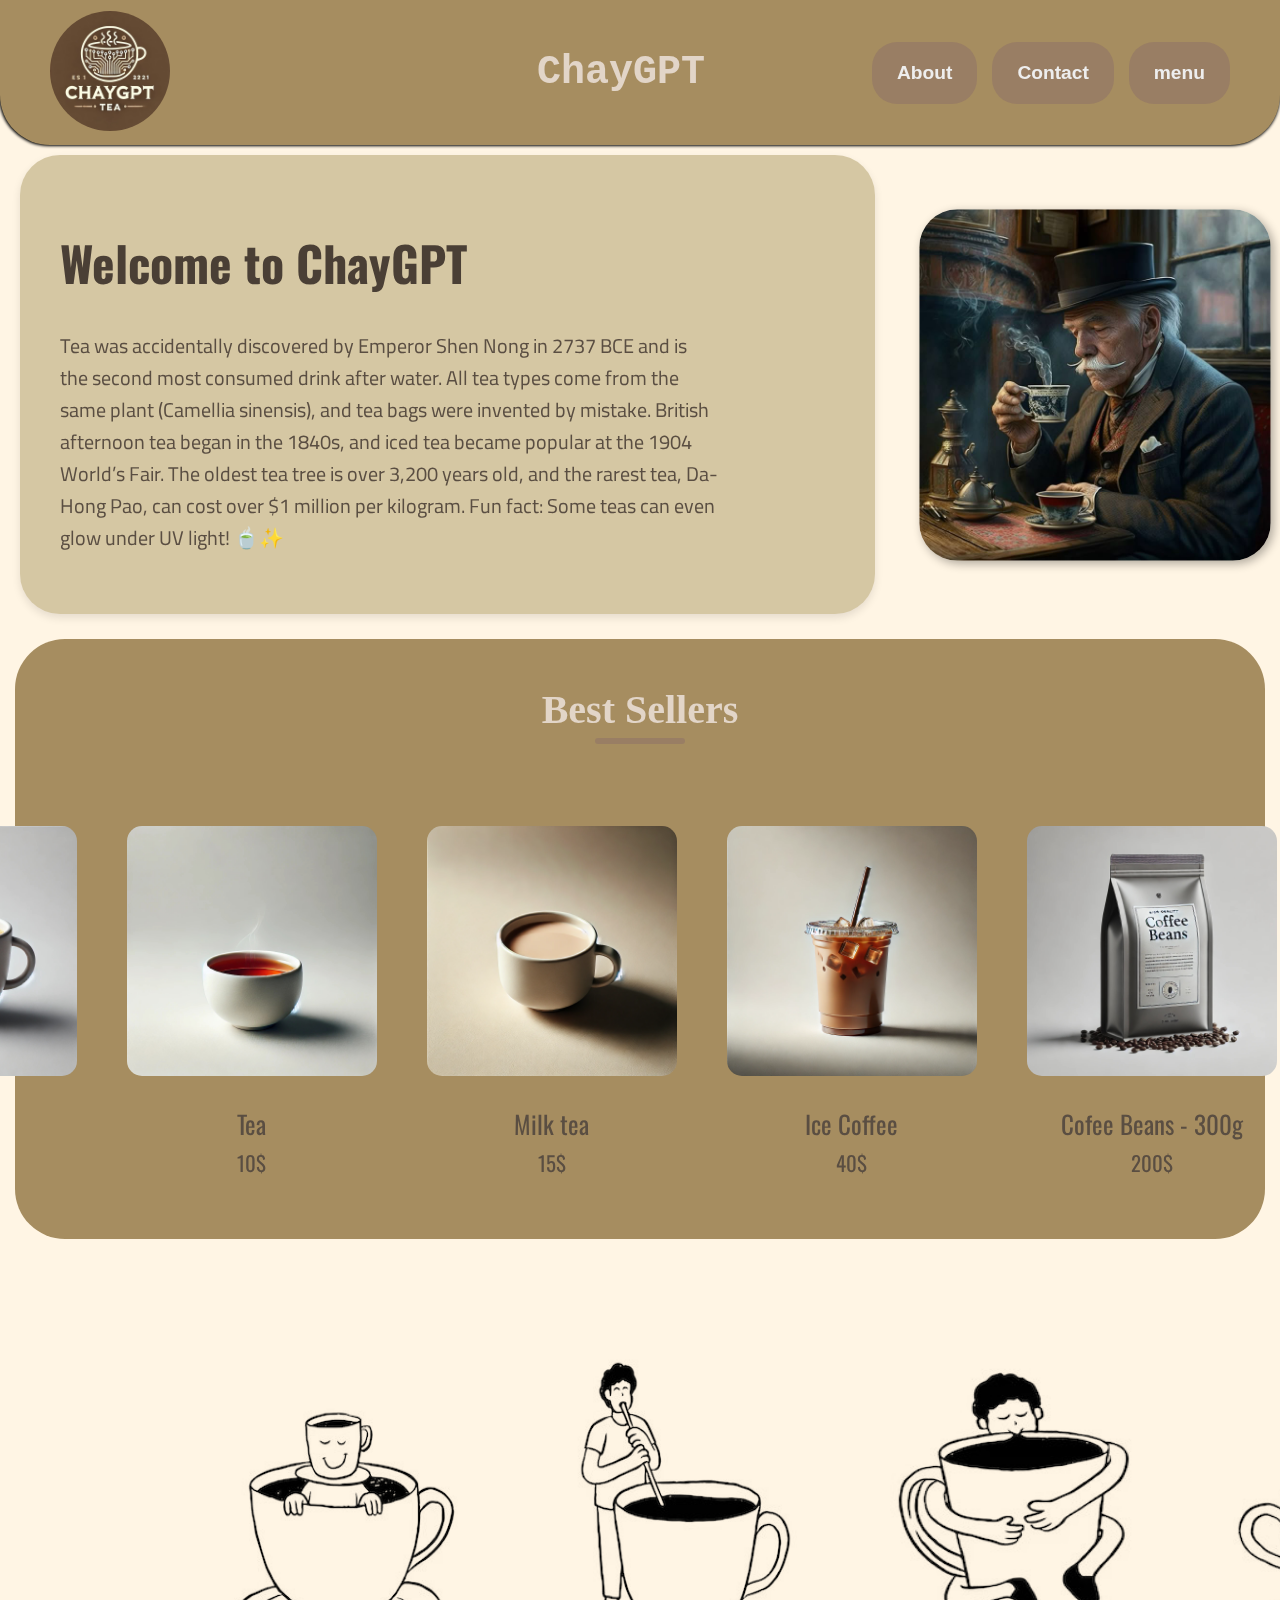
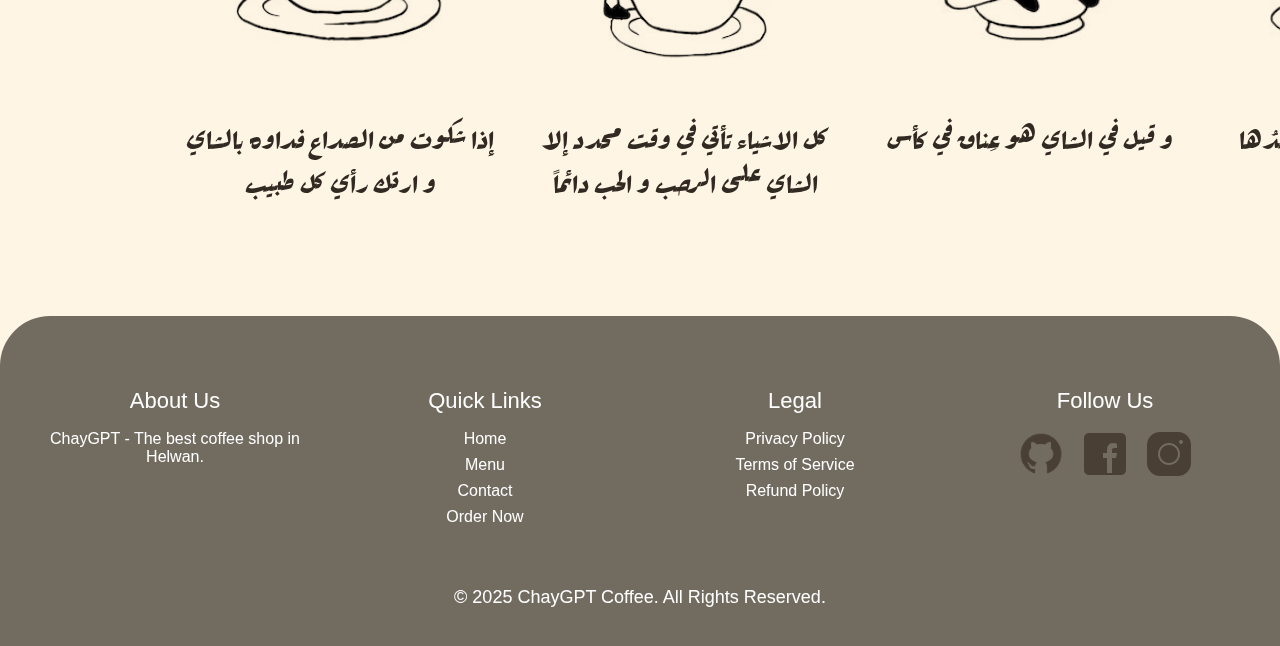
==== index.html @ 18471c09 "replace the text places" ====
<!DOCTYPE html>
<html lang="en">
<head>
    <meta charset="UTF-8">
    <title>ChayGPT</title>
    <link rel="stylesheet" href="css/style.css">
    <link rel="preconnect" href="https://fonts.googleapis.com">
    <link rel="preconnect" href="https://fonts.gstatic.com" crossorigin>
    <link href="https://fonts.googleapis.com/css2?family=Cairo:wght@200..1000&display=swap" rel="stylesheet">
    <link rel="preconnect" href="https://fonts.googleapis.com">
    <link rel="preconnect" href="https://fonts.gstatic.com" crossorigin>
    <link href="https://fonts.googleapis.com/css2?family=Cairo:wght@200..1000&family=Oswald:wght@200..700&display=swap" rel="stylesheet">
    <link rel="preconnect" href="https://fonts.googleapis.com">
    <link rel="preconnect" href="https://fonts.gstatic.com" crossorigin>
    <link href="https://fonts.googleapis.com/css2?family=Rakkas&display=swap" rel="stylesheet">
</head>
<body>
    

<header>
    <nav>
        <div class="main-logo">
            <img src="images/chaygpt-logo.jpg" >
        </div>
        <p class="brand-name">ChayGPT</p>
        <ul class="nav-links">
            <li class="links"><a href="/chaygpt.github.io/pages/about/about.html">About</a></li>
            <li class="links"><a href="/chaygpt.github.io/pages/contact/contact.html">Contact</a></li>
            <li class="links"><a href="/chaygpt.github.io/pages/menu/menu.html">menu</a></li>
        </ul>
    </nav>
</header>

<main class="main-container">
    <div class="main-content">
        <h1 class="welcome-message"> Welcome to ChayGPT</h1>
        <p class="main-content-text"> Tea was accidentally discovered by Emperor Shen Nong in 2737 BCE and 
            is the second most consumed drink after water. All tea types come from the same plant 
            (Camellia sinensis), and tea bags were invented by mistake. British afternoon tea began in the 
            1840s, and iced tea became popular at the 1904 World’s Fair. The oldest tea tree is over 3,200 
            years old, and the rarest tea, Da-Hong Pao, can cost over $1 million per kilogram. Fun fact: 
            Some teas can even glow under UV light! 🍵✨</p>
    </div>
    <img class="floating-image" src="images/man-drinking-tea.jpg">
</main>



<main>
    <div class="products-container">
        <h1> Best Sellers </h1>
        <div class="items">

            <div class="item"> 
                <a href="../chaygpt.github.io/pages/products/coffee.html"><img src="images/productes/coffee.jpg"></a>
                <p>Coffee <br><small>20$</small></p>
                
            </div>

            <div class="item"> 
                <a href=""><img src="images/productes/tea3.jpg"></a>
                <p>Tea  <br><small>10$</small></p>
            </div>

            <div class="item"> 
                <a href=""><img src="images/productes/milk-tea.jpg"></a>
                <p>Milk tea  <br><small>15$</small></p>
            </div>

            <div class="item"> 
                <a href=""><img src="images/productes/ice-coffee.jpg"></a>
                <p>Ice Coffee  <br><small>40$</small></p>
            </div>

            <div class="item"> 
                <a href=""><img src="images/coffee-beans.jpg"></a>
                <p>Cofee Beans - 300g  <br><small>200$</small></p>
            </div>

            <a class="see-more" href="pages/menu.html">See more</a>
        </div>
    </div>

</main>

<main class="fun-facts-container">

    <div class="fact">
        <img src="images/caracter1.jpg" alt="">
        <h3>إذا شكوت من الصداع فداوه بالشاي و ارتك رأي كل طبيب</h3>

    </div>

    <div class="fact">
        <img src="images/caracter2.jpg" alt="">
        <h3>كل الاشياء تأتي في وقت محدد
            إلا الشاي على الرحب و الحب دائماً</h3>
    </div>

    <div class="fact">
        <img src="images/caracter3.jpg" alt="">
        <h3>و قيل في الشاي هو عِناق في كأس</h3>
    </div>

    <div class="fact">
        <img src="images/caracter4.jpg" alt="">
        <h3>لي أنا مع الشَاي حياة لا أجدُها بجانب البشر</h3>
    </div>

</main>

<footer>
    <div class="footer-container">
        <div class="footer-section">
            <h3>About Us</h3>
            <p>ChayGPT - The best coffee shop in Helwan.</p>
        </div>
        <div class="footer-section">
            <h3>Quick Links</h3>
            <ul>
                <li><a href="index.html">Home</a></li>
                <li><a href="/pages/menu/menu.html">Menu</a></li>
                <li><a href="/pages/contact/contact.html">Contact</a></li>
                <li><a href="/pages/menu/menu.html">Order Now</a></li>
            </ul>
        </div>
        <div class="footer-section">
            <h3>Legal</h3>
            <ul>
                <li><a href="#">Privacy Policy</a></li>
                <li><a href="#">Terms of Service</a></li>
                <li><a href="#">Refund Policy</a></li>
            </ul>
        </div>
        <div class="footer-section">
            <h3>Follow Us</h3>
            <div class="social-links">
                <a href="https://github.com/ADHAM-KHAIRY/chaygpt.github.io" target ="_blank"> <img src="images/github-icon.png" alt="Github"> </a>
                <a href="https://www.facebook.com/" target ="_blank"> <img src="images/facebook-icon.png" alt="Facebook"> </a>
                <a href="https://www.instagram.com/" target ="_blank"> <img src="images/instagram-icon.png" alt="Instagram"> </a>
            </div>
        </div>
    </div>
    <p class="copyright">© 2025 ChayGPT Coffee. All Rights Reserved.</p>
</footer>


</body>
</html>
---- css/style.css ----
/* General Styling */
body {
    margin: 0;
    padding: 0;
    background: #FFF5E4 ;
    font-family: 'Arial', sans-serif;
} 
/* Header Styling */
header {
    position: relative;
}
nav {
    display: flex;
    align-items: center;
    justify-content: space-between;
    padding: 10px 50px;
    background-color: #A68D60 ;
    border-radius: 0 0 50px 50px;
    box-shadow: 0px 1px 3px 0.0000001px black;}

.main-logo img{
    width: 120px;
    height: 120px;
    border-radius: 60px;
    transition: all 0.3s ease;
}
.main-logo img:hover {
    transform: translatey(-3px);
    box-shadow: 0 4px 8px rgba(0, 0, 0, 0.1);
}
.brand-name{
    font-family: 'Courier New', Courier, monospace;
    font-size: 40px;
    font-weight: 900;
    color: #e2d5c8;
    margin-left: 200px;
}

.nav-links {
    display: flex;
    gap: 15px;
    list-style: none;
    padding: 0;
    margin: 0;
}
.links {
    display: inline-block;
    padding: 10px 15px;
    background-color: #997e64;
    border-radius: 25px;
    font-weight: 900;
    font-size: larger;
    cursor: pointer;
    transition: 0.3s ease;
}
.links a {
    text-decoration: none;
    color: #eee;
    display: block;
    padding: 10px;
    border-radius: 25px;
}
.links:hover {
    background-color: #6B4F3D;
    transform: translatey(-3px);
    box-shadow: 0 4px 8px rgba(0, 0, 0, 0.1);
    
}
/* Main Section */
.main-container {
    display: flex;
    align-items: center; 
    justify-content: center; 
    gap: 15px; 
    width: 100%;
} 

.welcome-message {
    font-size: 48px;
    font-weight: 700;
    font-family: "oswald", sans-serif;
    color: #4A3F35;
}
.main-content-text {
    font-family: "cairo";
    line-height: 1.6;
    font-weight: 400;
    color: #5A4E42;
    max-width: 85%;
}
.main-content {
    flex: 4;
    padding: 40px ;
    margin: 10px 20px 10px 20px ;
    font-size: 20px;
    border-radius: 40px ;
    background-color: #D5C7A3;
    text-align: left;
    box-shadow: 0 4px 8px rgba(0, 0, 0, 0.1);
}
/*Image Styling*/
.floating-image {
    width: auto; 
    height: 370px ; 
    transform: scale(.95);
    border-radius: 40px;
    box-shadow: 3px 3px 10px rgba(0, 0, 0, 0.3);
    object-fit: cover;
    transition: transform 0.3s ease, box-shadow 0.3s ease;
}
.floating-image:hover {
    transform: scale(1);
    box-shadow: 5px 5px 15px rgba(0, 0, 0, 0.3);
}
/* Footer Styling */

.products-container {
    margin: 15px;
    display: flex;
    flex-direction: column;
    align-items: center;
    padding: 20px 0;
    background-color: #A68D60;
    border-radius: 50px ;
    height: 560px;
}
.products-container h1 {
    font-family: "cario";
    color: #e2d5c8;
    font-weight: 900;
    font-size: 40px;
}
.products-container h1::after {
    content: "";
    display: block;
    width: 90px;
    height: 6px;
    border-radius: 20px;
    background-color: #997e64;
    margin: 5px auto 0;
}

.items {
    display: flex;
    gap: 30px;
    flex-wrap: nowrap;
    justify-content: center;
    width:100%;
    max-width: 1000px;
    margin: 20px ;
    padding: 20px;
}
.item {
    flex: 1;
    transition: transform 0.5s ease;
    padding: 15px 10px 0px 10px;
    display: flex;
    flex-direction: column;
    align-items: center;
    text-align: center;
}
.item:hover {
    background-color: #ccc4ad;
    transform: translatey(-3px);
    box-shadow: 0 4px 8px rgba(0, 0, 0, 0.1);
    border-radius: 15px;
    transform: scale(1.1);

}
.item img {
    border-radius: 15px;
    width: 250px;
    height: 250px;
}
.item p {
    font-family: "oswald", sans-serif;
    color: #5A4E42;
    font-size: 25px;
}
/*button*/
.see-more {
    position: relative;
    text-decoration: none;
    background-color: #4A3F35;
    color: #e2d5c8;
    padding: 12px 24px;
    font-size: 18px;
    border-radius: 25px;
    cursor: pointer;
    transition: background-color 0.3s ease, transform 0.3s ease;
    align-self: center;
    margin-left: 20px; 
    white-space: nowrap;
    top: -40px;
}
.see-more:hover {
    background-color: #5A4E42;
    transform: translateY(-3px);
}
/* tea facts */

.fun-facts-container {
    padding: 80px 180px ;
    display: flex;
    flex-direction: row;
    align-content: center;
    justify-content: space-around;
    gap: 25px;
}

.fact {
    text-align: center;
}

.fact img {
    width: 320px;
    height: 350px;
    mix-blend-mode: multiply;
}
.fact h3 {
    font-family: "Rakkas";
    font-size: 30px;
    font-weight: 400;
    color: #312a23;
}


/* footer*/

footer {
    background-color: #716b60;
    color: white;
    text-align: center;
    padding: 20px 0;
    border-radius: 50px 50px 0 0;
}

.footer-container {
    display: flex;
    justify-content: space-around;
    flex-wrap: wrap;
    padding: 20px;
}

.footer-section {
    flex: 1;
    min-width: 200px;
    padding: 10px;
}

.footer-section h3 {
    margin-bottom: 10px;
    font-size: 22px;
    font-weight: 500;
}

.footer-section ul {
    list-style: none;
    padding: 0;
}

.footer-section ul li {
    margin-bottom: 8px;
}

.footer-section ul li a {
    color: white;
    text-decoration: none;
}

.footer-section ul li a:hover {
    text-decoration: none;
}

.social-links img {
    width: 50px;
    margin: 5px;
    transition: 0.3s;
    border-radius: 10px;
}
.social-links img:hover {
    transform: translatey(-3px);
    box-shadow: 0 4px 8px rgba(0, 0, 0, 0.1);
}
.social-links a {
    list-style: none;
    text-decoration: none;

}
.copyright {
    margin-top: 15px;
    font-size: 18px;
}
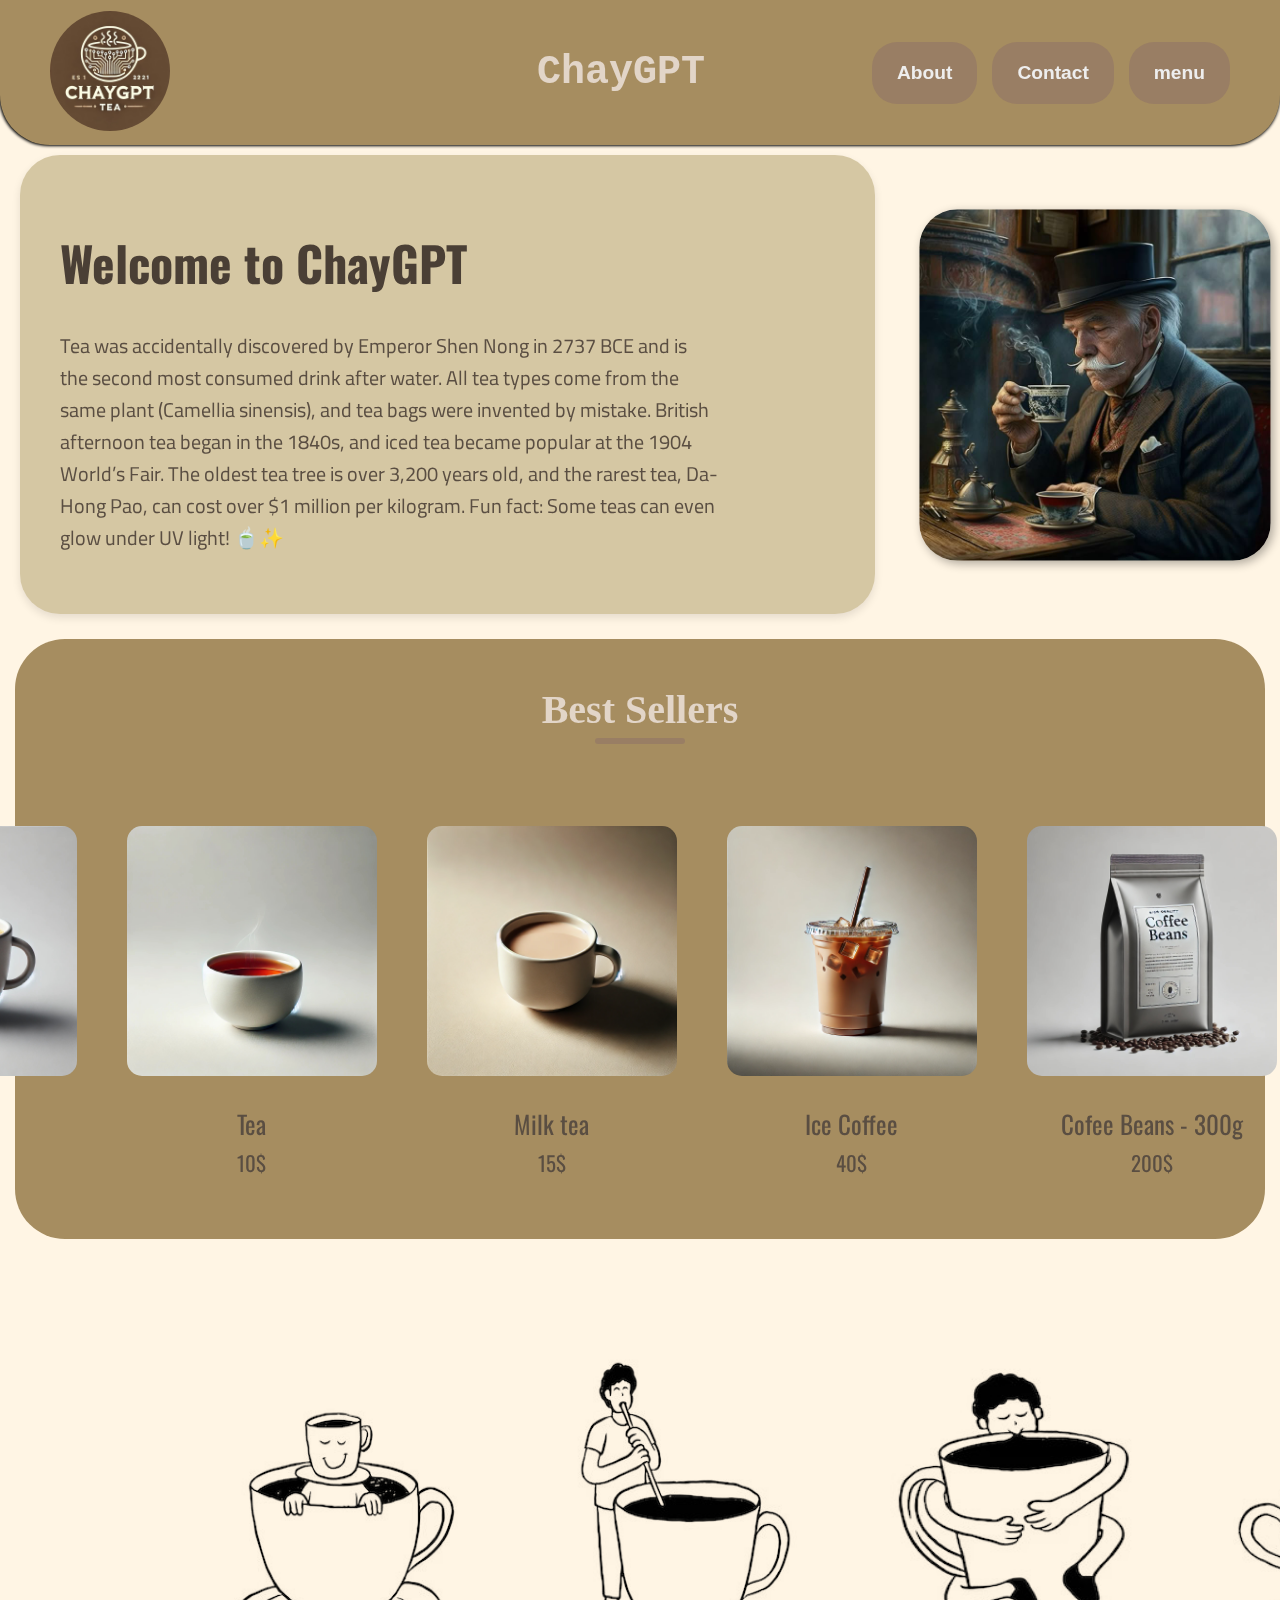
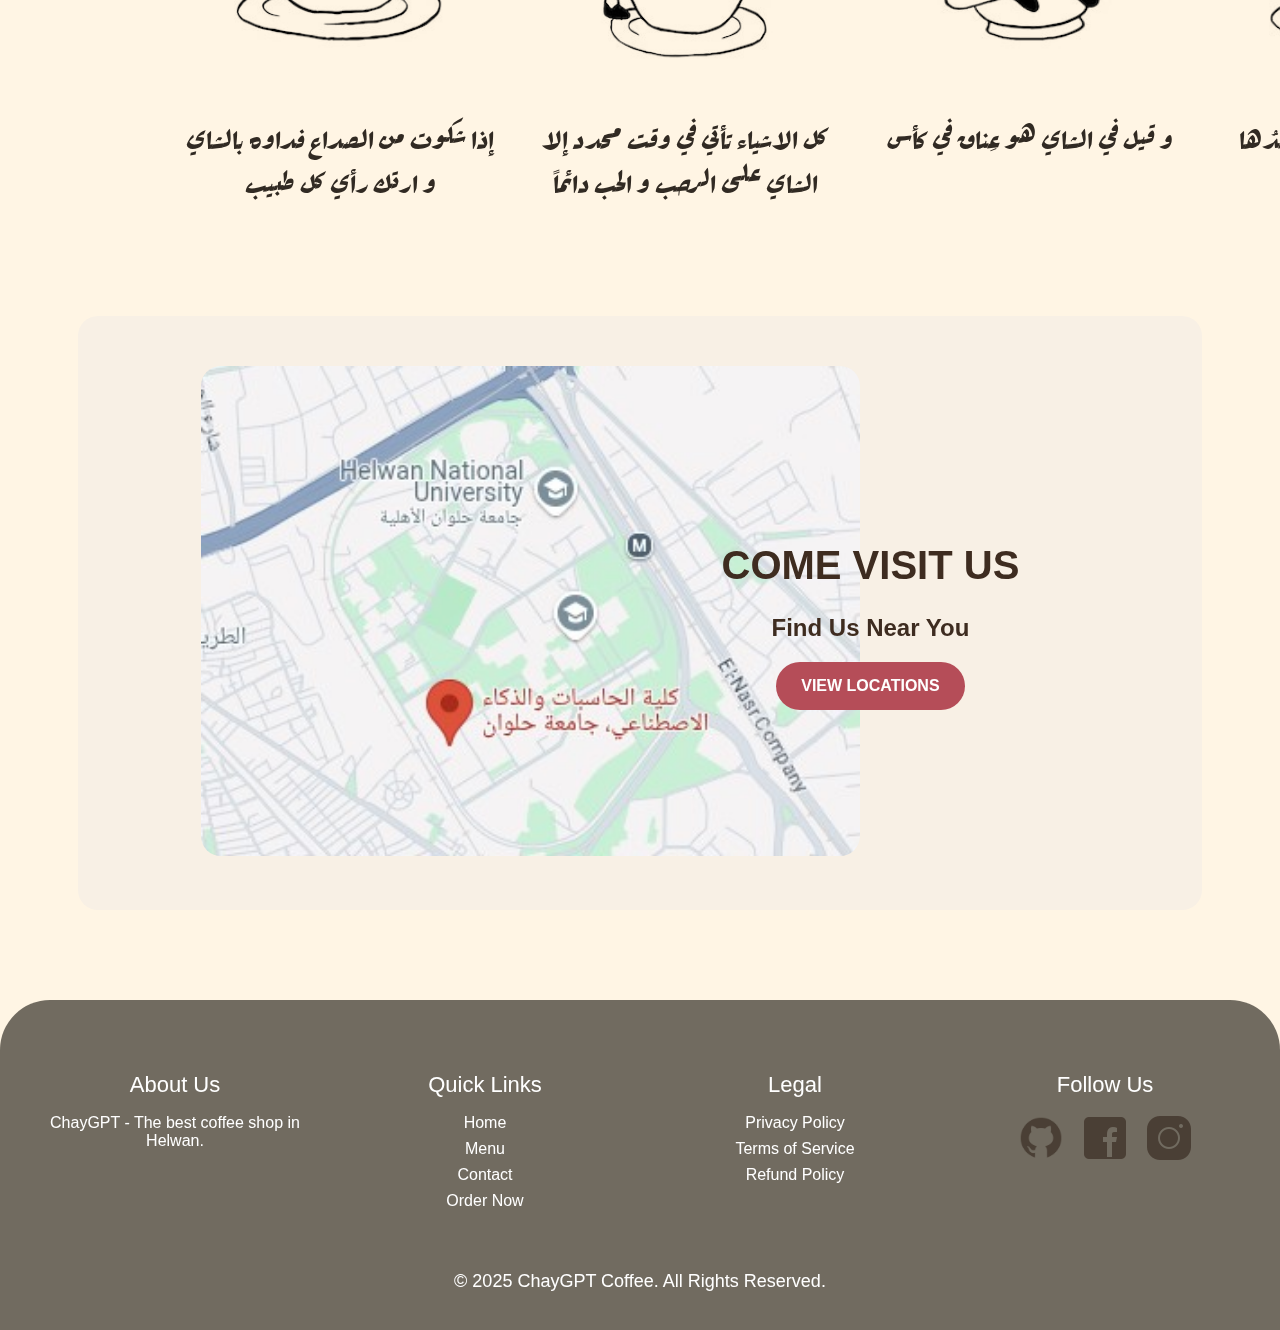
==== commit 24406398: "location part to main" ====
--- a/index.html
+++ b/index.html
@@ -109,6 +109,17 @@
 
 </main>
 
+<main class="map-location-container">
+    <div class="map-container">
+        <img src="images/maps.jpg" alt="Map">
+    </div>
+    <div class="location-text-container">
+        <h1>COME VISIT US</h1>
+        <h3>Find Us Near You</h3>
+        <a href="https://maps.app.goo.gl/uAUmykbH8FTqLPMT9" class="location-button">VIEW LOCATIONS</a>
+    </div>
+</main>
+
 <footer>
     <div class="footer-container">
         <div class="footer-section">
--- a/css/style.css
+++ b/css/style.css
@@ -206,10 +206,12 @@
     align-content: center;
     justify-content: space-around;
     gap: 25px;
+    margin-bottom: 0;
 }
 
 .fact {
     text-align: center;
+    margin-bottom: 0;
 }
 
 .fact img {
@@ -223,7 +225,58 @@
     font-weight: 400;
     color: #312a23;
 }
-
+/* location */
+.map-location-container {
+    background-color: #F8F0E5;
+    width: 80%;
+    height: auto;
+    margin:  0 auto 90px auto;
+    display: flex;
+    justify-content: space-between;
+    align-items: center;
+    text-align: center;
+    padding: 50px;
+    border-radius: 20px;
+}
+.map-container img {
+    position: relative;
+    right: -20%;
+    width: 180%;
+    border-radius: 20px;
+}
+
+.location-text-container {
+    position: relative;
+    right: 10%;
+    width: 35%;
+    text-align: center;
+    color: #3E2C20;
+}
+
+.location-text-container h1 {
+    font-size: 2.5rem;
+    font-weight: bold;
+}
+
+.location-text-container h3 {
+    font-size: 1.5rem;
+    margin-bottom: 20px;
+}
+
+.location-button {
+    display: inline-block;
+    padding: 15px 25px;
+    background-color: #B54D58;
+    color: white;
+    font-weight: bold;
+    border-radius: 25px;
+    text-decoration: none;
+    transition: 0.3s;
+}
+
+.location-button:hover {
+    background-color: #9C3F4A;
+}
 
 /* footer*/
 
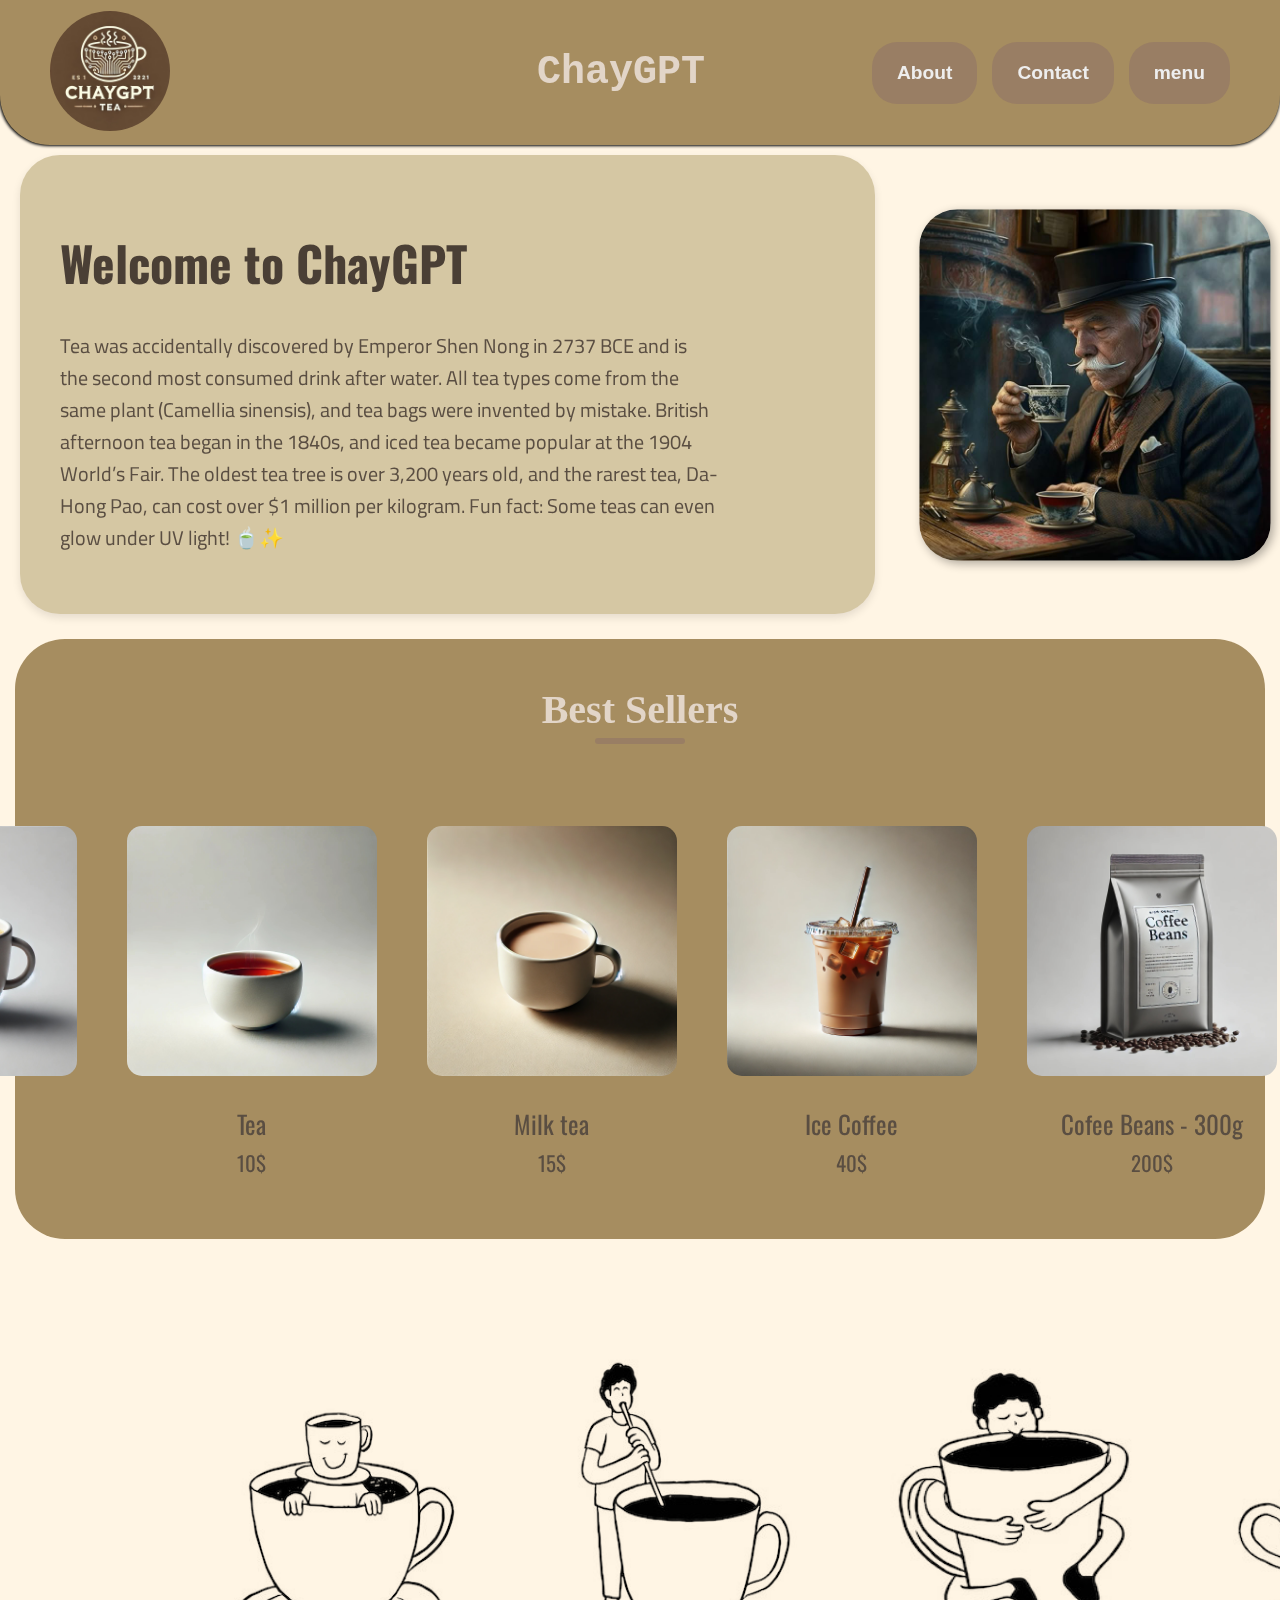
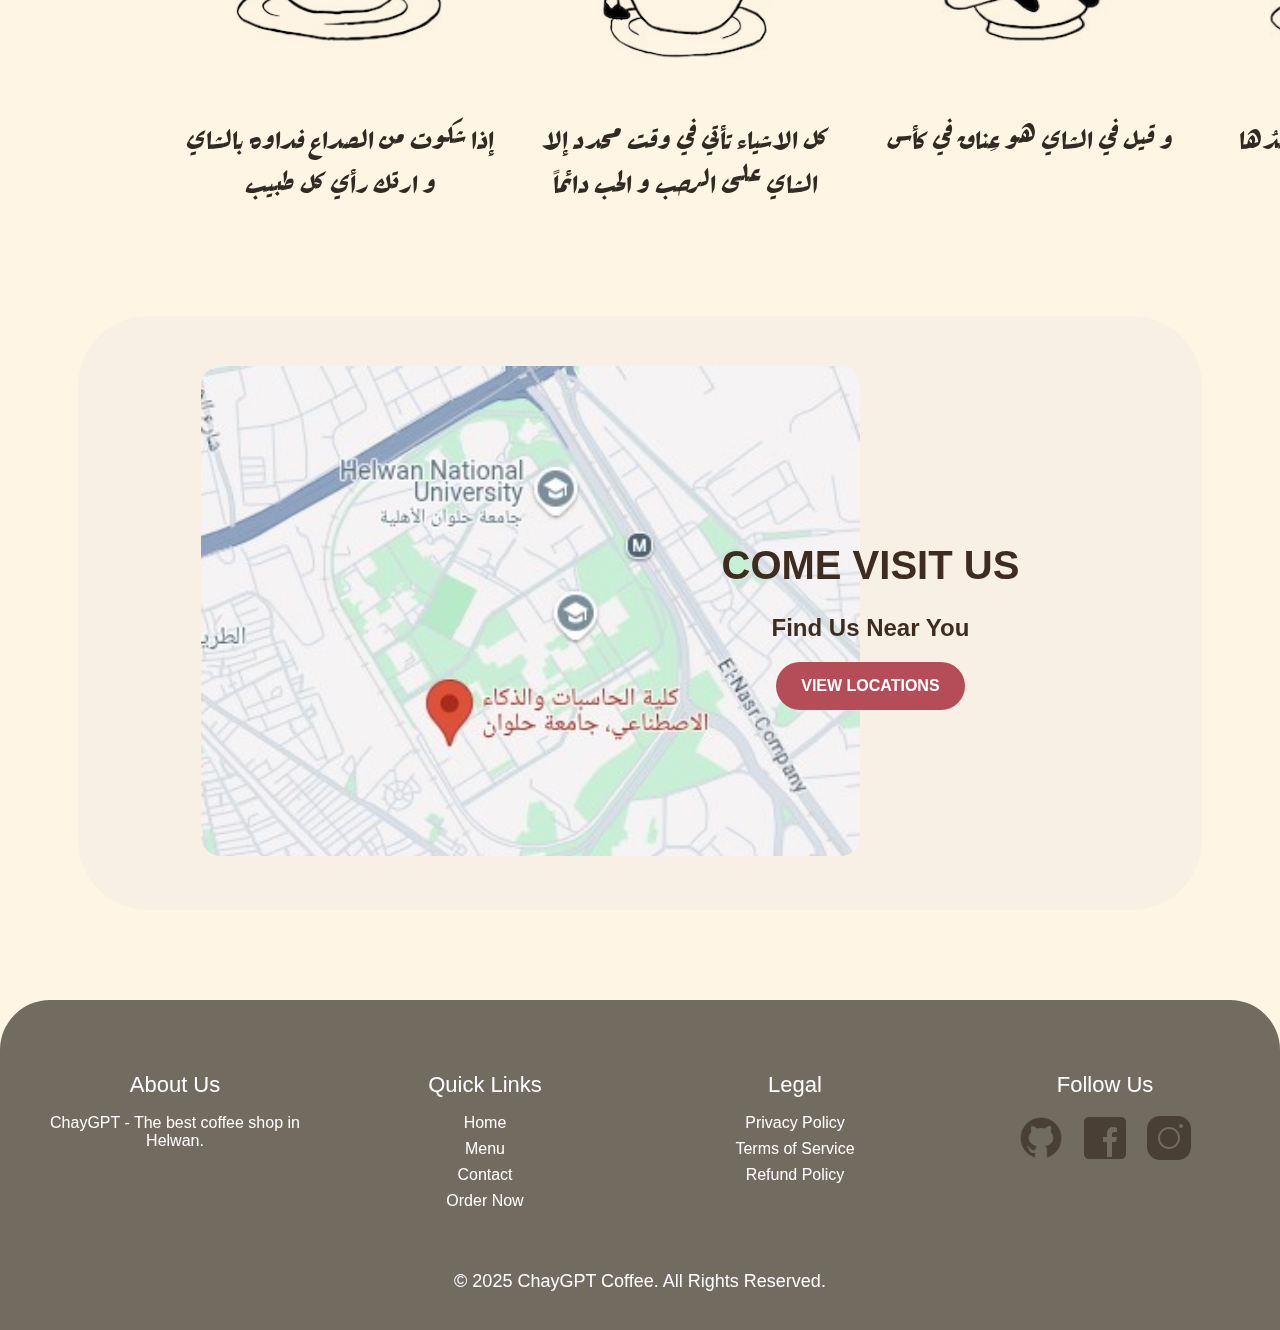
==== commit fba70ba1: "made more product pages (more later)" ====
--- a/index.html
+++ b/index.html
@@ -68,7 +68,7 @@
             </div>
 
             <div class="item"> 
-                <a href=""><img src="images/productes/ice-coffee.jpg"></a>
+                <a href="../chaygpt.github.io/pages/products/iced-coffee.html"><img src="images/productes/iced-coffee.jpg"></a>
                 <p>Ice Coffee  <br><small>40$</small></p>
             </div>
 
--- a/css/style.css
+++ b/css/style.css
@@ -236,7 +236,8 @@
     align-items: center;
     text-align: center;
     padding: 50px;
-    border-radius: 20px;
+    border-radius: 70px;
+    border-bottom: 10px;
 }
 .map-container img {
     position: relative;
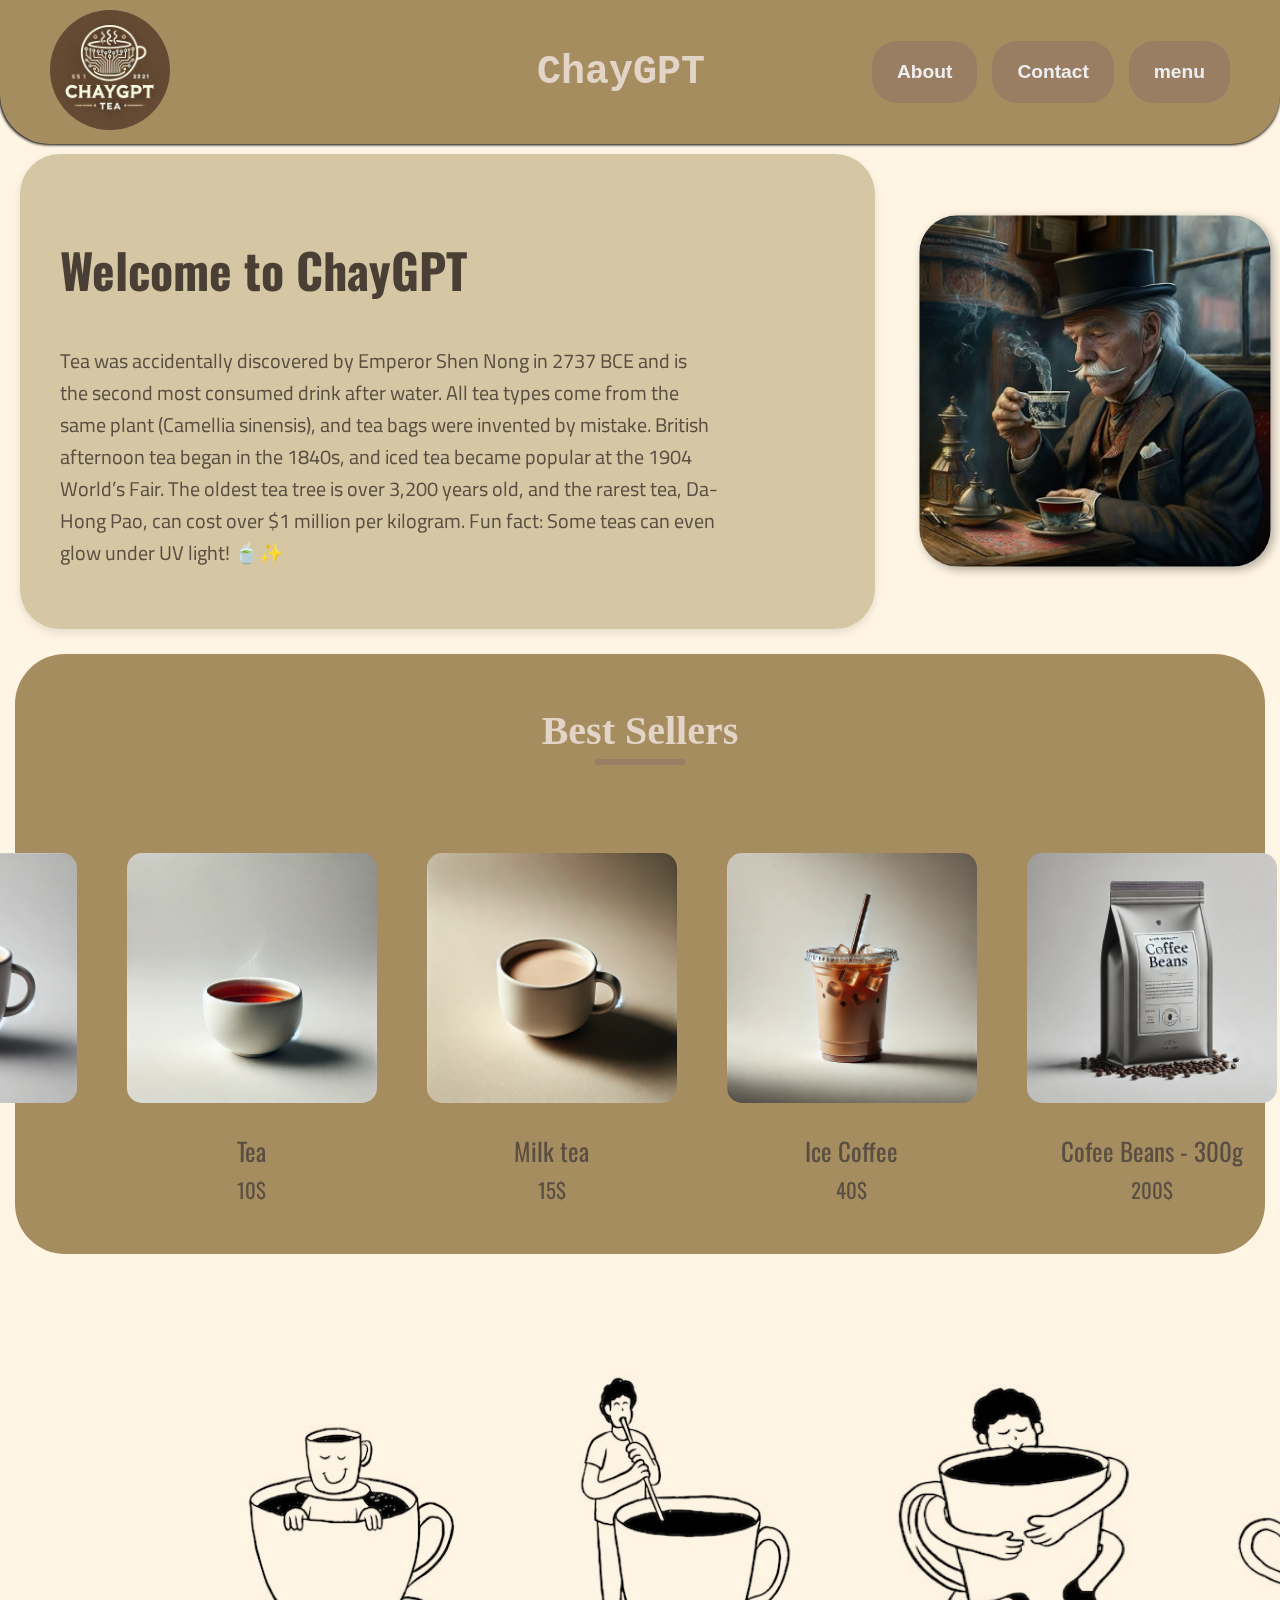
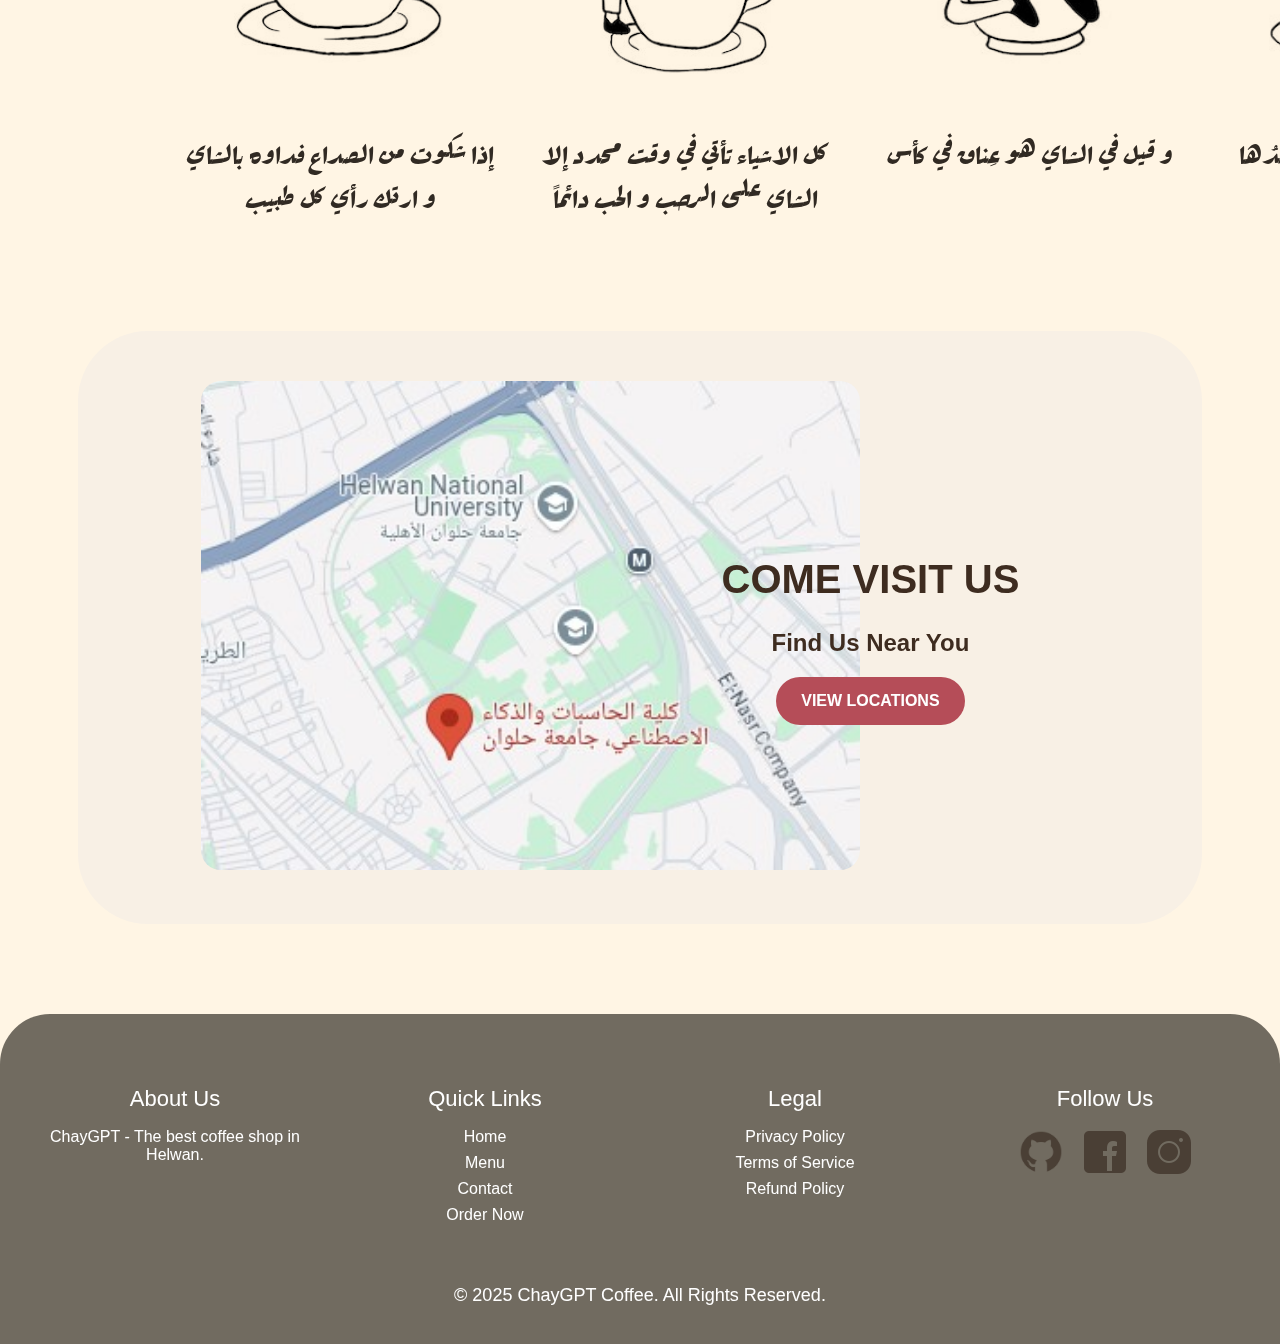
==== commit 363764fc: "use semantic elements in main" ====
--- a/index.html
+++ b/index.html
@@ -14,41 +14,42 @@
     <link rel="preconnect" href="https://fonts.gstatic.com" crossorigin>
     <link href="https://fonts.googleapis.com/css2?family=Rakkas&display=swap" rel="stylesheet">
 </head>
+
 <body>
+    <header>
+        <nav>
+            <div class="main-logo">
+                <img src="images/chaygpt-logo.jpg" >
+            </div>
+            <h1 class="brand-name">ChayGPT</h1>
+            <ul class="nav-links">
+                <li class="links"><a href="/chaygpt.github.io/pages/about/about.html">About</a></li>
+                <li class="links"><a href="/chaygpt.github.io/pages/contact/contact.html">Contact</a></li>
+                <li class="links"><a href="/chaygpt.github.io/pages/menu/menu.html">menu</a></li>
+            </ul>
+        </nav>
+    </header>
+
+    <main>
+        <section class="main-container">
+            <div class="main-content">
+                <h2 class="welcome-message"> Welcome to ChayGPT</h2>
+                <p class="main-content-text"> Tea was accidentally discovered by Emperor Shen Nong in 2737 BCE and 
+                    is the second most consumed drink after water. All tea types come from the same plant 
+                    (Camellia sinensis), and tea bags were invented by mistake. British afternoon tea began in the 
+                    1840s, and iced tea became popular at the 1904 World’s Fair. The oldest tea tree is over 3,200 
+                    years old, and the rarest tea, Da-Hong Pao, can cost over $1 million per kilogram. Fun fact: 
+                    Some teas can even glow under UV light! 🍵✨</p>
+            </div>
+            <img class="floating-image" src="images/man-drinking-tea.jpg">
+        </section>
     
-
-<header>
-    <nav>
-        <div class="main-logo">
-            <img src="images/chaygpt-logo.jpg" >
-        </div>
-        <p class="brand-name">ChayGPT</p>
-        <ul class="nav-links">
-            <li class="links"><a href="/chaygpt.github.io/pages/about/about.html">About</a></li>
-            <li class="links"><a href="/chaygpt.github.io/pages/contact/contact.html">Contact</a></li>
-            <li class="links"><a href="/chaygpt.github.io/pages/menu/menu.html">menu</a></li>
-        </ul>
-    </nav>
-</header>
-
-<main class="main-container">
-    <div class="main-content">
-        <h1 class="welcome-message"> Welcome to ChayGPT</h1>
-        <p class="main-content-text"> Tea was accidentally discovered by Emperor Shen Nong in 2737 BCE and 
-            is the second most consumed drink after water. All tea types come from the same plant 
-            (Camellia sinensis), and tea bags were invented by mistake. British afternoon tea began in the 
-            1840s, and iced tea became popular at the 1904 World’s Fair. The oldest tea tree is over 3,200 
-            years old, and the rarest tea, Da-Hong Pao, can cost over $1 million per kilogram. Fun fact: 
-            Some teas can even glow under UV light! 🍵✨</p>
-    </div>
-    <img class="floating-image" src="images/man-drinking-tea.jpg">
-</main>
 
 
 
-<main>
-    <div class="products-container">
-        <h1> Best Sellers </h1>
+
+    <section class="products-container">
+        <h2> Best Sellers </h2>
         <div class="items">
 
             <div class="item"> 
@@ -68,7 +69,7 @@
             </div>
 
             <div class="item"> 
-                <a href="../chaygpt.github.io/pages/products/iced-coffee.html"><img src="images/productes/iced-coffee.jpg"></a>
+                <a href=""><img src="images/productes/ice-coffee.jpg"></a>
                 <p>Ice Coffee  <br><small>40$</small></p>
             </div>
 
@@ -79,82 +80,81 @@
 
             <a class="see-more" href="pages/menu.html">See more</a>
         </div>
-    </div>
+    </section>
 
+
+    <section class="fun-facts-container">
+
+        <div class="fact">
+            <img src="images/caracter1.jpg" alt="">
+            <h3>إذا شكوت من الصداع فداوه بالشاي و ارتك رأي كل طبيب</h3>
+
+        </div>
+
+        <div class="fact">
+            <img src="images/caracter2.jpg" alt="">
+            <h3>كل الاشياء تأتي في وقت محدد
+                إلا الشاي على الرحب و الحب دائماً</h3>
+        </div>
+
+        <div class="fact">
+            <img src="images/caracter3.jpg" alt="">
+            <h3>و قيل في الشاي هو عِناق في كأس</h3>
+        </div>
+
+        <div class="fact">
+            <img src="images/caracter4.jpg" alt="">
+            <h3>لي أنا مع الشَاي حياة لا أجدُها بجانب البشر</h3>
+        </div>
+
+    </section>
+
+    <section class="map-location-container">
+        <div class="map-container">
+            <img src="images/maps.jpg" alt="Map">
+        </div>
+        <div class="location-text-container">
+            <h1>COME VISIT US</h1>
+            <h3>Find Us Near You</h3>
+            <a href="https://maps.app.goo.gl/uAUmykbH8FTqLPMT9" class="location-button">VIEW LOCATIONS</a>
+        </div>
+    </section>
 </main>
 
-<main class="fun-facts-container">
+    <footer>
+        <section class="footer-container">
+            <div class="footer-section">
+                <h3>About Us</h3>
+                <p>ChayGPT - The best coffee shop in Helwan.</p>
+            </div>
+            <div class="footer-section">
+                <h3>Quick Links</h3>
+                <ul>
+                    <li><a href="index.html">Home</a></li>
+                    <li><a href="/pages/menu/menu.html">Menu</a></li>
+                    <li><a href="/pages/contact/contact.html">Contact</a></li>
+                    <li><a href="/pages/menu/menu.html">Order Now</a></li>
+                </ul>
+            </div>
+            <div class="footer-section">
+                <h3>Legal</h3>
+                <ul>
+                    <li><a href="#">Privacy Policy</a></li>
+                    <li><a href="#">Terms of Service</a></li>
+                    <li><a href="#">Refund Policy</a></li>
+                </ul>
+            </div>
+            <div class="footer-section">
+                <h3>Follow Us</h3>
+                <div class="social-links">
+                    <a href="https://github.com/ADHAM-KHAIRY/chaygpt.github.io" target ="_blank"> <img src="images/github-icon.png" alt="Github"> </a>
+                    <a href="https://www.facebook.com/" target ="_blank"> <img src="images/facebook-icon.png" alt="Facebook"> </a>
+                    <a href="https://www.instagram.com/" target ="_blank"> <img src="images/instagram-icon.png" alt="Instagram"> </a>
+                </div>
+            </div>
+        </section>
+        <p class="copyright">© 2025 ChayGPT Coffee. All Rights Reserved.</p>
+    </footer>
+</body>
 
-    <div class="fact">
-        <img src="images/caracter1.jpg" alt="">
-        <h3>إذا شكوت من الصداع فداوه بالشاي و ارتك رأي كل طبيب</h3>
-
-    </div>
-
-    <div class="fact">
-        <img src="images/caracter2.jpg" alt="">
-        <h3>كل الاشياء تأتي في وقت محدد
-            إلا الشاي على الرحب و الحب دائماً</h3>
-    </div>
-
-    <div class="fact">
-        <img src="images/caracter3.jpg" alt="">
-        <h3>و قيل في الشاي هو عِناق في كأس</h3>
-    </div>
-
-    <div class="fact">
-        <img src="images/caracter4.jpg" alt="">
-        <h3>لي أنا مع الشَاي حياة لا أجدُها بجانب البشر</h3>
-    </div>
-
-</main>
-
-<main class="map-location-container">
-    <div class="map-container">
-        <img src="images/maps.jpg" alt="Map">
-    </div>
-    <div class="location-text-container">
-        <h1>COME VISIT US</h1>
-        <h3>Find Us Near You</h3>
-        <a href="https://maps.app.goo.gl/uAUmykbH8FTqLPMT9" class="location-button">VIEW LOCATIONS</a>
-    </div>
-</main>
-
-<footer>
-    <div class="footer-container">
-        <div class="footer-section">
-            <h3>About Us</h3>
-            <p>ChayGPT - The best coffee shop in Helwan.</p>
-        </div>
-        <div class="footer-section">
-            <h3>Quick Links</h3>
-            <ul>
-                <li><a href="index.html">Home</a></li>
-                <li><a href="/pages/menu/menu.html">Menu</a></li>
-                <li><a href="/pages/contact/contact.html">Contact</a></li>
-                <li><a href="/pages/menu/menu.html">Order Now</a></li>
-            </ul>
-        </div>
-        <div class="footer-section">
-            <h3>Legal</h3>
-            <ul>
-                <li><a href="#">Privacy Policy</a></li>
-                <li><a href="#">Terms of Service</a></li>
-                <li><a href="#">Refund Policy</a></li>
-            </ul>
-        </div>
-        <div class="footer-section">
-            <h3>Follow Us</h3>
-            <div class="social-links">
-                <a href="https://github.com/ADHAM-KHAIRY/chaygpt.github.io" target ="_blank"> <img src="images/github-icon.png" alt="Github"> </a>
-                <a href="https://www.facebook.com/" target ="_blank"> <img src="images/facebook-icon.png" alt="Facebook"> </a>
-                <a href="https://www.instagram.com/" target ="_blank"> <img src="images/instagram-icon.png" alt="Instagram"> </a>
-            </div>
-        </div>
-    </div>
-    <p class="copyright">© 2025 ChayGPT Coffee. All Rights Reserved.</p>
-</footer>
-
-
-</body>
 </html>
--- a/css/style.css
+++ b/css/style.css
@@ -124,13 +124,13 @@
     border-radius: 50px ;
     height: 560px;
 }
-.products-container h1 {
+.products-container h2 {
     font-family: "cario";
     color: #e2d5c8;
     font-weight: 900;
     font-size: 40px;
 }
-.products-container h1::after {
+.products-container h2::after {
     content: "";
     display: block;
     width: 90px;
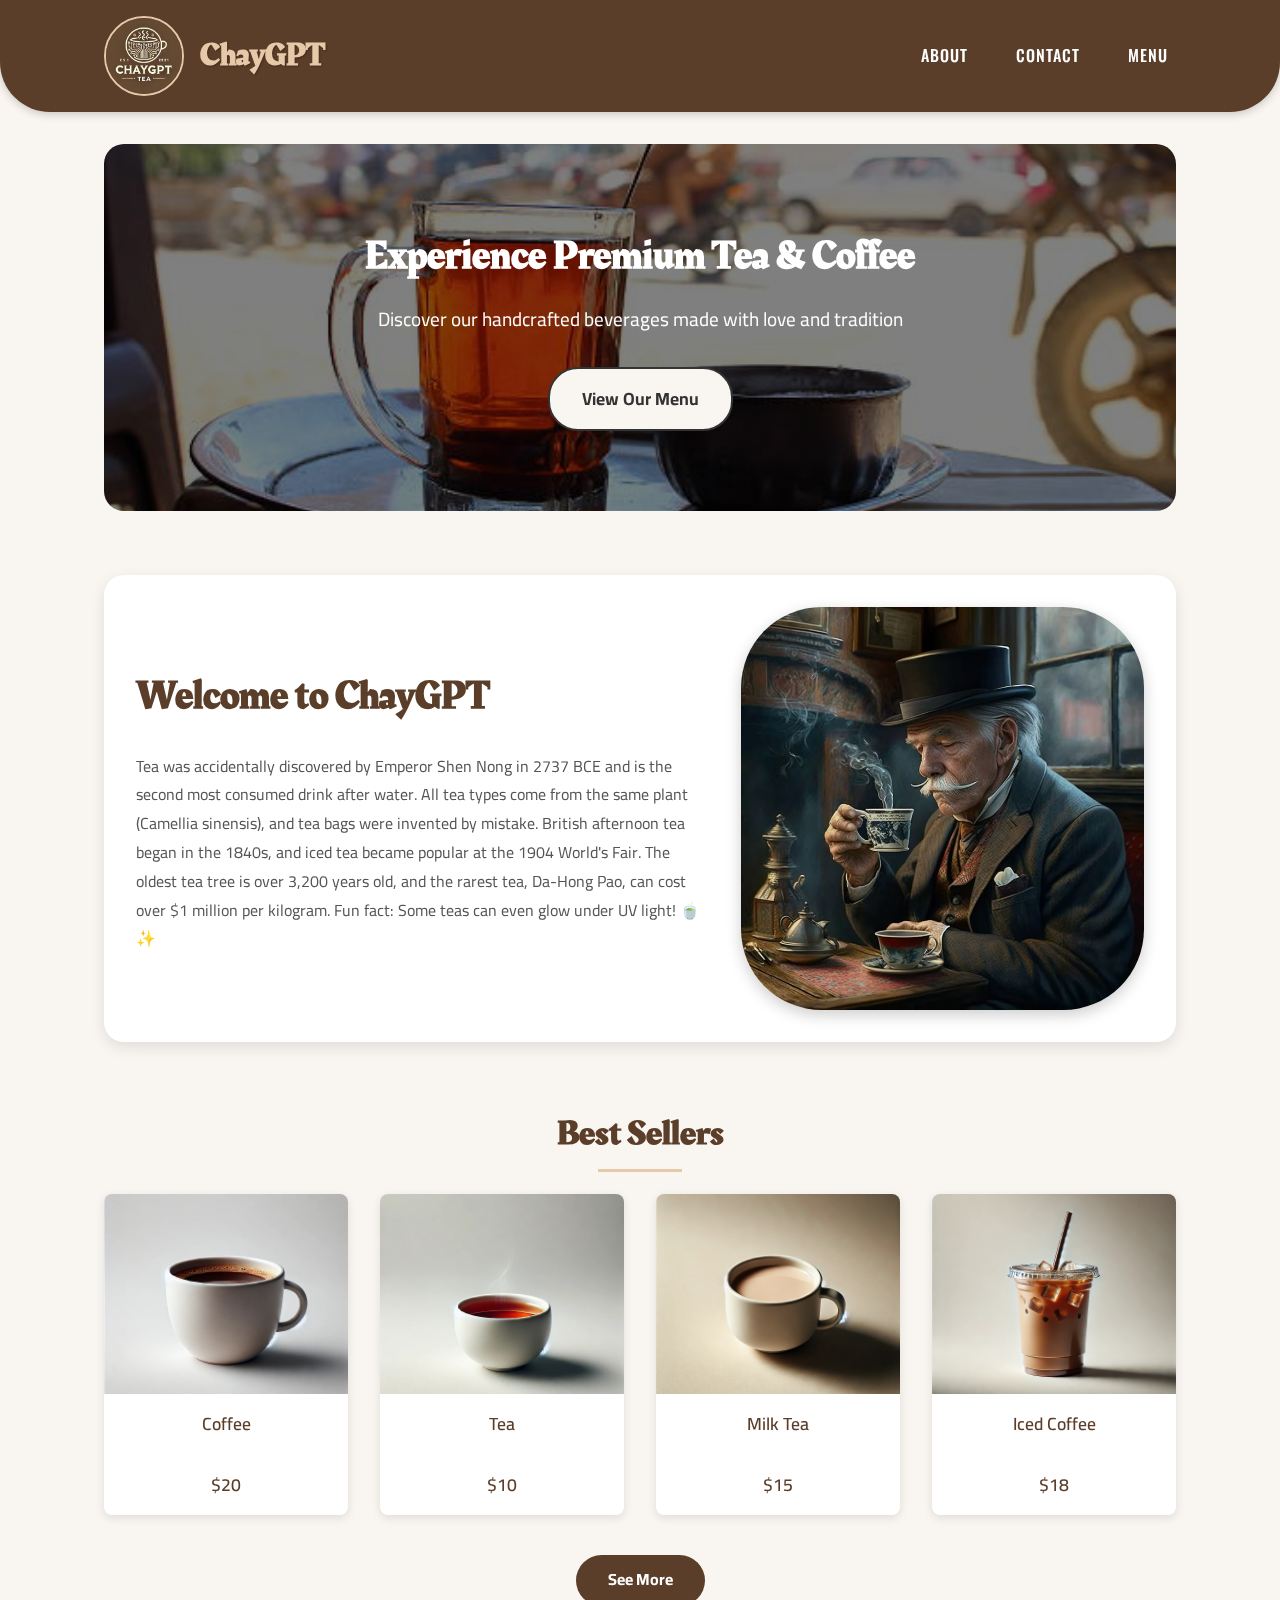
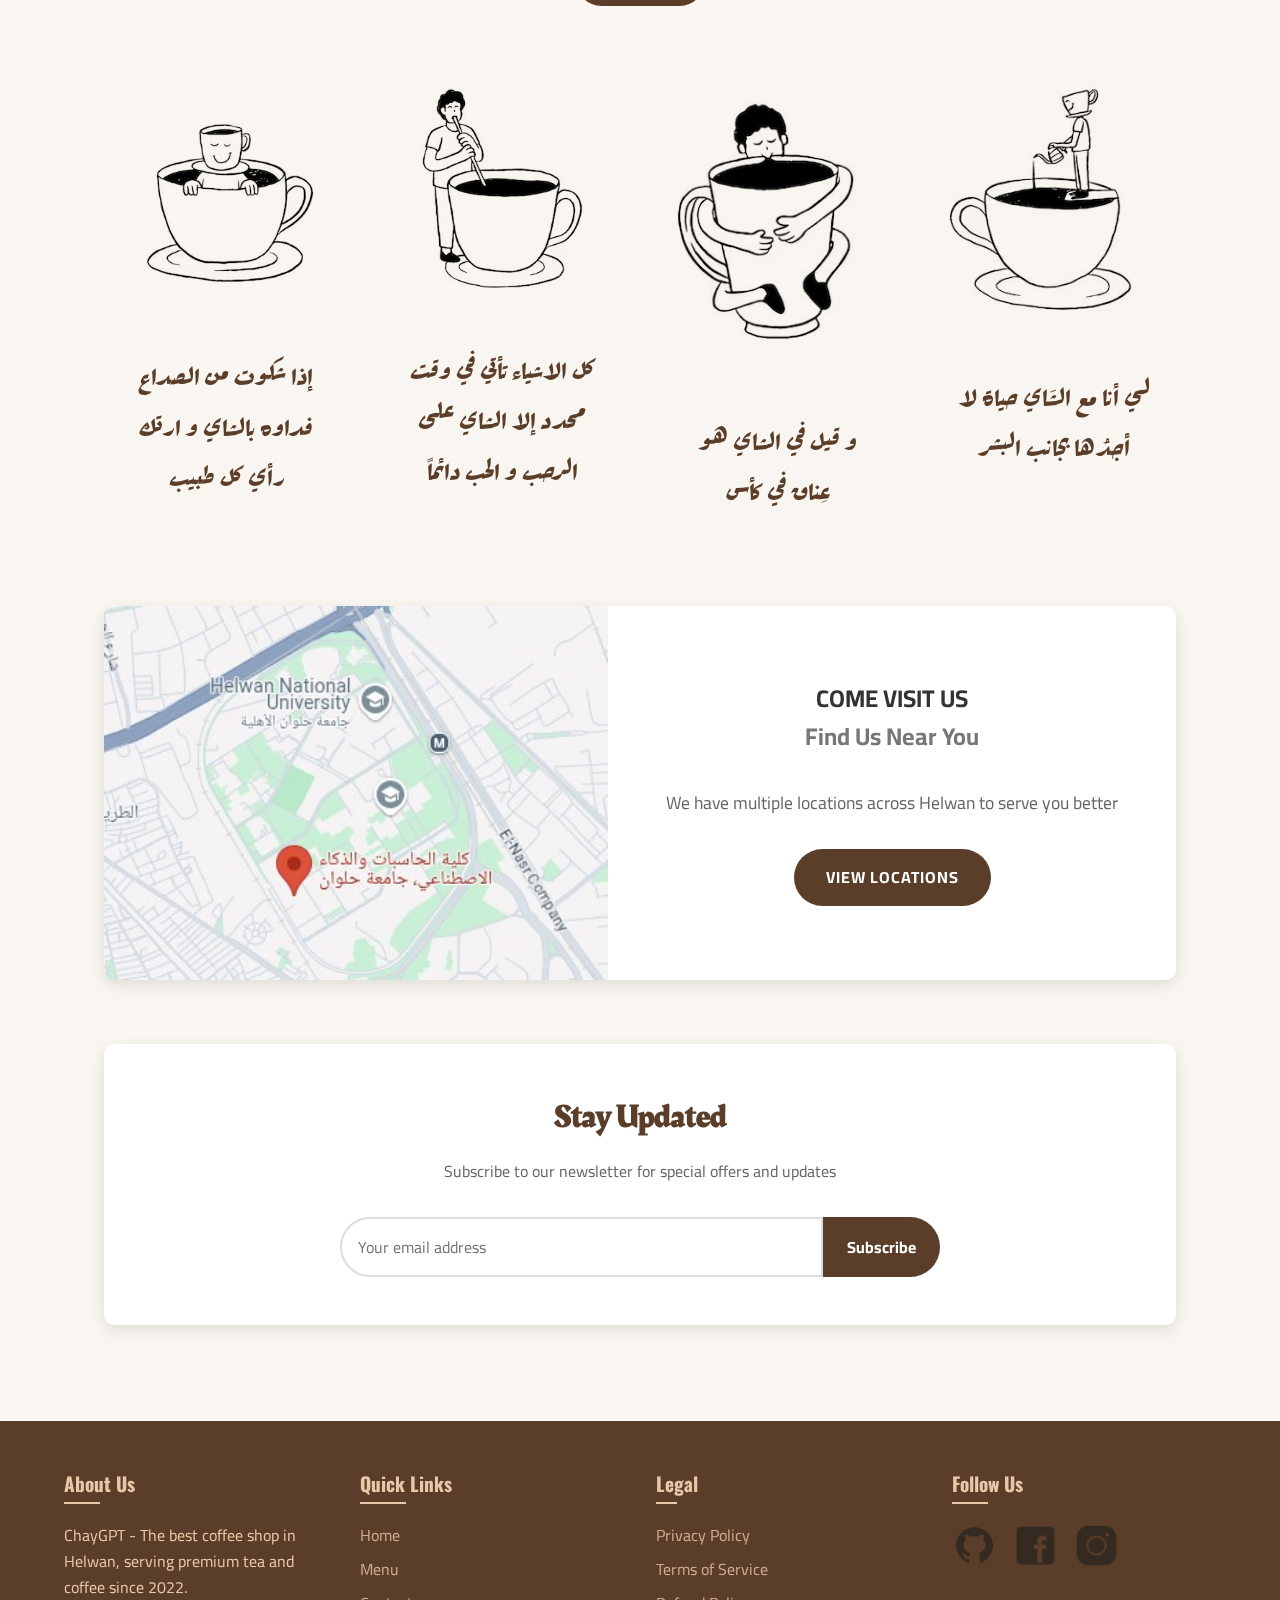
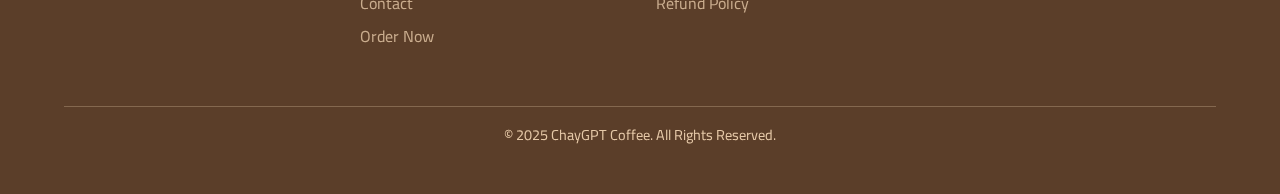
==== commit 51ceda6a: "oh shit i am too good" ====
--- a/index.html
+++ b/index.html
@@ -1,160 +1,202 @@
 <!DOCTYPE html>
 <html lang="en">
-<head>
-    <meta charset="UTF-8">
-    <title>ChayGPT</title>
-    <link rel="stylesheet" href="css/style.css">
-    <link rel="preconnect" href="https://fonts.googleapis.com">
-    <link rel="preconnect" href="https://fonts.gstatic.com" crossorigin>
-    <link href="https://fonts.googleapis.com/css2?family=Cairo:wght@200..1000&display=swap" rel="stylesheet">
-    <link rel="preconnect" href="https://fonts.googleapis.com">
-    <link rel="preconnect" href="https://fonts.gstatic.com" crossorigin>
-    <link href="https://fonts.googleapis.com/css2?family=Cairo:wght@200..1000&family=Oswald:wght@200..700&display=swap" rel="stylesheet">
-    <link rel="preconnect" href="https://fonts.googleapis.com">
-    <link rel="preconnect" href="https://fonts.gstatic.com" crossorigin>
-    <link href="https://fonts.googleapis.com/css2?family=Rakkas&display=swap" rel="stylesheet">
-</head>
+    <head>
+        <meta charset="UTF-8">
+        <meta name="viewport" content="width=device-width, initial-scale=1.0">
+        <meta name="description" content="ChayGPT - Premium tea and coffee shop in Helwan serving handcrafted beverages made with love and tradition.">
+        <meta name="keywords" content="tea, coffee, premium tea, arabic coffee, milk tea, iced coffee, Helwan, cafe">
+        <meta name="author" content="ChayGPT">
+        <meta property="og:title" content="ChayGPT - Premium Tea & Coffee">
+        <meta property="og:description" content="Discover our handcrafted beverages made with love and tradition">
+        <meta property="og:image" content="images/chaygpt-logo.jpg">
+        <meta property="og:url" content="https://chaygpt.com">
+        <meta name="twitter:card" content="summary_large_image">
+        <title>ChayGPT</title>
+        <link rel="stylesheet" href="css/style.css">
+        <link rel="preconnect" href="https://fonts.googleapis.com">
+        <link rel="preconnect" href="https://fonts.gstatic.com" crossorigin>
+        <link href="https://fonts.googleapis.com/css2?family=Cairo:wght@200..1000&family=Oswald:wght@200..700&family=Rakkas&display=swap" rel="stylesheet">
+        <link rel="icon" href="images/chaygpt-logo.jpg" type="image/jpg">
+    </head>
 
 <body>
     <header>
         <nav>
             <div class="main-logo">
-                <img src="images/chaygpt-logo.jpg" >
+                <img src="images/chaygpt-logo.jpg" alt="ChayGPT Logo">
             </div>
             <h1 class="brand-name">ChayGPT</h1>
             <ul class="nav-links">
-                <li class="links"><a href="/chaygpt.github.io/pages/about/about.html">About</a></li>
-                <li class="links"><a href="/chaygpt.github.io/pages/contact/contact.html">Contact</a></li>
-                <li class="links"><a href="/chaygpt.github.io/pages/menu/menu.html">menu</a></li>
+                <li class="links"><a href="./pages/about/about.html">About</a></li>
+                <li class="links"><a href="./pages/contact/contact.html">Contact</a></li>
+                <li class="links"><a href="./pages/menu/menu.html">Menu</a></li>
             </ul>
         </nav>
     </header>
 
     <main>
+        <section class="hero-section">
+            <div class="hero-content">
+                <h2>Experience Premium Tea & Coffee</h2>
+                <p>Discover our handcrafted beverages made with love and tradition</p>
+                <a href="./pages/menu/menu.html" class="cta-button">View Our Menu</a>
+            </div>
+        </section>
+        
         <section class="main-container">
             <div class="main-content">
-                <h2 class="welcome-message"> Welcome to ChayGPT</h2>
-                <p class="main-content-text"> Tea was accidentally discovered by Emperor Shen Nong in 2737 BCE and 
+                <h2 class="welcome-message">Welcome to ChayGPT</h2>
+                <p class="main-content-text">Tea was accidentally discovered by Emperor Shen Nong in 2737 BCE and 
                     is the second most consumed drink after water. All tea types come from the same plant 
                     (Camellia sinensis), and tea bags were invented by mistake. British afternoon tea began in the 
-                    1840s, and iced tea became popular at the 1904 World’s Fair. The oldest tea tree is over 3,200 
+                    1840s, and iced tea became popular at the 1904 World's Fair. The oldest tea tree is over 3,200 
                     years old, and the rarest tea, Da-Hong Pao, can cost over $1 million per kilogram. Fun fact: 
                     Some teas can even glow under UV light! 🍵✨</p>
             </div>
-            <img class="floating-image" src="images/man-drinking-tea.jpg">
+            <img class="floating-image" src="images/man-drinking-tea.jpg" alt="Man enjoying tea at ChayGPT">
         </section>
     
-
-
-
-
-    <section class="products-container">
-        <h2> Best Sellers </h2>
-        <div class="items">
-
-            <div class="item"> 
-                <a href="../chaygpt.github.io/pages/products/coffee.html"><img src="images/productes/coffee.jpg"></a>
-                <p>Coffee <br><small>20$</small></p>
-                
-            </div>
-
-            <div class="item"> 
-                <a href=""><img src="images/productes/tea3.jpg"></a>
-                <p>Tea  <br><small>10$</small></p>
-            </div>
-
-            <div class="item"> 
-                <a href=""><img src="images/productes/milk-tea.jpg"></a>
-                <p>Milk tea  <br><small>15$</small></p>
-            </div>
-
-            <div class="item"> 
-                <a href=""><img src="images/productes/ice-coffee.jpg"></a>
-                <p>Ice Coffee  <br><small>40$</small></p>
-            </div>
-
-            <div class="item"> 
-                <a href=""><img src="images/coffee-beans.jpg"></a>
-                <p>Cofee Beans - 300g  <br><small>200$</small></p>
-            </div>
-
-            <a class="see-more" href="pages/menu.html">See more</a>
-        </div>
-    </section>
-
-
-    <section class="fun-facts-container">
-
-        <div class="fact">
-            <img src="images/caracter1.jpg" alt="">
-            <h3>إذا شكوت من الصداع فداوه بالشاي و ارتك رأي كل طبيب</h3>
-
-        </div>
-
-        <div class="fact">
-            <img src="images/caracter2.jpg" alt="">
-            <h3>كل الاشياء تأتي في وقت محدد
-                إلا الشاي على الرحب و الحب دائماً</h3>
-        </div>
-
-        <div class="fact">
-            <img src="images/caracter3.jpg" alt="">
-            <h3>و قيل في الشاي هو عِناق في كأس</h3>
-        </div>
-
-        <div class="fact">
-            <img src="images/caracter4.jpg" alt="">
-            <h3>لي أنا مع الشَاي حياة لا أجدُها بجانب البشر</h3>
-        </div>
-
-    </section>
-
-    <section class="map-location-container">
-        <div class="map-container">
-            <img src="images/maps.jpg" alt="Map">
-        </div>
-        <div class="location-text-container">
-            <h1>COME VISIT US</h1>
-            <h3>Find Us Near You</h3>
-            <a href="https://maps.app.goo.gl/uAUmykbH8FTqLPMT9" class="location-button">VIEW LOCATIONS</a>
-        </div>
-    </section>
-</main>
+        <section class="products-container">
+            <h2>Best Sellers</h2>
+            <div class="items">
+                <div class="item"> 
+                    <a href="./pages/products/coffee.html">
+                        <img src="images/productes/coffee.jpg" alt="Premium Arabic Coffee">
+                        <div class="item-info">
+                            <p >Coffee</p>
+                            <p >$20</p>
+                            
+                        </div>
+                    </a>
+                </div>
+
+                <div class="item"> 
+                    <a href="./pages/products/tea.html">
+                        <img src="images/productes/tea3.jpg" alt="Traditional Tea">
+                        <div class="item-info">
+                            <p >Tea</p>
+                            <p >$10</p>
+                            
+                        </div>
+                    </a>
+                </div>
+
+                <div class="item"> 
+                    <a href="./pages/products/milk-tea.html">
+                        <img src="images/productes/milk-tea.jpg" alt="Milk Tea">
+                        <div class="item-info">
+                            <p >Milk Tea</p>
+                            <p >$15</p>
+                            
+                        </div>
+                    </a>
+                </div>
+
+                <div class="item"> 
+                    <a href="./pages/products/iced-coffee.html">
+                        <img src="images/productes/iced-coffee.jpg" alt="Premium Iced Coffee">
+                        <div class="item-info">
+                            <p >Iced Coffee</p>
+                            <p >$18</p>
+                            
+                        </div>
+                    </a>
+                </div>
+            </div>
+            <a class="see-more" href="./pages/menu/menu.html">See More</a>
+        </section>
+
+        <section class="fun-facts-container">
+            <div class="fact">
+                <img src="images/caracter1.jpg" alt="Tea wisdom illustration">
+                <h3 lang="ar" dir="rtl">إذا شكوت من الصداع فداوه بالشاي و ارتك رأي كل طبيب</h3>
+            </div>
+
+            <div class="fact">
+                <img src="images/caracter2.jpg" alt="Tea quote illustration">
+                <h3 lang="ar" dir="rtl">كل الاشياء تأتي في وقت محدد
+                    إلا الشاي على الرحب و الحب دائماً</h3>
+            </div>
+
+            <div class="fact">
+                <img src="images/caracter3.jpg" alt="Tea poetry illustration">
+                <h3 lang="ar" dir="rtl">و قيل في الشاي هو عِناق في كأس</h3>
+            </div>
+
+            <div class="fact">
+                <img src="images/caracter4.jpg" alt="Tea reflection illustration">
+                <h3 lang="ar" dir="rtl">لي أنا مع الشَاي حياة لا أجدُها بجانب البشر</h3>
+            </div>
+        </section>
+
+        <section class="map-location-container">
+            <div class="map-container">
+                <img src="images/maps.jpg" alt="Map showing ChayGPT locations">
+            </div>
+            <div class="location-text-container">
+                <h2>COME VISIT US</h2>
+                <h3>Find Us Near You</h3>
+                <p>We have multiple locations across Helwan to serve you better</p>
+                <a href="https://maps.app.goo.gl/uAUmykbH8FTqLPMT9" class="location-button" target="_blank" rel="noopener noreferrer">VIEW LOCATIONS</a>
+            </div>
+        </section>
+        
+        <section class="newsletter-container">
+            <h2>Stay Updated</h2>
+            <p>Subscribe to our newsletter for special offers and updates</p>
+            <a href="https://www.youtube.com/watch?v=dQw4w9WgXcQ&ab_channel=RickAstley">
+            <form class="newsletter-form">
+                <input type="email" placeholder="Your email address" required>
+                <button type="submit" class="subscribe-button" >Subscribe</button>
+            </form>
+            </a>
+        </section>
+    </main>
 
     <footer>
         <section class="footer-container">
             <div class="footer-section">
                 <h3>About Us</h3>
-                <p>ChayGPT - The best coffee shop in Helwan.</p>
+                <p>ChayGPT - The best coffee shop in Helwan, serving premium tea and coffee since 2022.</p>
             </div>
             <div class="footer-section">
                 <h3>Quick Links</h3>
                 <ul>
                     <li><a href="index.html">Home</a></li>
-                    <li><a href="/pages/menu/menu.html">Menu</a></li>
-                    <li><a href="/pages/contact/contact.html">Contact</a></li>
-                    <li><a href="/pages/menu/menu.html">Order Now</a></li>
+                    <li><a href="./pages/menu/menu.html">Menu</a></li>
+                    <li><a href="./pages/contact/contact.html">Contact</a></li>
+                    <li><a href="./pages/menu/menu.html">Order Now</a></li>
                 </ul>
             </div>
             <div class="footer-section">
                 <h3>Legal</h3>
                 <ul>
-                    <li><a href="#">Privacy Policy</a></li>
-                    <li><a href="#">Terms of Service</a></li>
-                    <li><a href="#">Refund Policy</a></li>
+                    <li><a href="./pages/legal/privacy.html">Privacy Policy</a></li>
+                    <li><a href="./pages/legal/terms.html">Terms of Service</a></li>
+                    <li><a href="./pages/legal/refund.html">Refund Policy</a></li>
                 </ul>
             </div>
             <div class="footer-section">
                 <h3>Follow Us</h3>
                 <div class="social-links">
-                    <a href="https://github.com/ADHAM-KHAIRY/chaygpt.github.io" target ="_blank"> <img src="images/github-icon.png" alt="Github"> </a>
-                    <a href="https://www.facebook.com/" target ="_blank"> <img src="images/facebook-icon.png" alt="Facebook"> </a>
-                    <a href="https://www.instagram.com/" target ="_blank"> <img src="images/instagram-icon.png" alt="Instagram"> </a>
+                    <a href="https://github.com/ADHAM-KHAIRY/chaygpt.github.io" target="_blank" rel="noopener noreferrer">
+                        <img src="images/github-icon.png" alt="Github">
+                    </a>
+                    <a href="https://www.facebook.com/" target="_blank" rel="noopener noreferrer">
+                        <img src="images/facebook-icon.png" alt="Facebook">
+                    </a>
+                    <a href="https://www.instagram.com/" target="_blank" rel="noopener noreferrer">
+                        <img src="images/instagram-icon.png" alt="Instagram">
+                    </a>
                 </div>
             </div>
         </section>
         <p class="copyright">© 2025 ChayGPT Coffee. All Rights Reserved.</p>
     </footer>
+
 </body>
-
 </html>
+
+
+
+
--- a/css/style.css
+++ b/css/style.css
@@ -1,212 +1,284 @@
 /* General Styling */
-body {
+* {
     margin: 0;
     padding: 0;
-    background: #FFF5E4 ;
-    font-family: 'Arial', sans-serif;
-} 
+    box-sizing: border-box;
+}
+:root {
+    --primary-color: #5b3e29;
+    --secondary-color: #e6c9a8;
+    --dark-primary: #422b1e;
+    --text-color: #333;
+    --light-bg: #f9f5f0;
+    --white: #fff;
+}
+
+body {
+    font-family: 'Cairo', sans-serif;
+    line-height: 1.6;
+    color: var(--text-color);
+    background-color: var(--light-bg);
+}
+a {
+    text-decoration: none;
+    color: inherit;
+}
+
+ul {
+    list-style: none;
+}
+
+img {
+    max-width: 100%;
+    height: auto;
+    display: block;
+}
+.container {
+    max-width: 1200px;
+    margin: 0 auto;
+    padding: 0 5%;
+}
 /* Header Styling */
 header {
-    position: relative;
-}
+    background-color: var(--primary-color);
+    color: var(--white);
+    box-shadow: 0 2px 10px rgba(0, 0, 0, 0.2);
+    position: sticky;
+    top: 0;
+    z-index: 100;
+    border-radius: 0 0 50px 50px;
+}
+
 nav {
     display: flex;
     align-items: center;
-    justify-content: space-between;
-    padding: 10px 50px;
-    background-color: #A68D60 ;
-    border-radius: 0 0 50px 50px;
-    box-shadow: 0px 1px 3px 0.0000001px black;}
-
-.main-logo img{
-    width: 120px;
-    height: 120px;
-    border-radius: 60px;
+    padding: 1rem 5%;
+    max-width: 1200px;
+    margin: 0 auto;
+}
+
+.main-logo img {
+    width: 80px;
+    height: 80px;
+    border-radius: 50%;
+    object-fit: cover;
+    border: 2px solid var(--secondary-color);
     transition: all 0.3s ease;
 }
 .main-logo img:hover {
     transform: translatey(-3px);
     box-shadow: 0 4px 8px rgba(0, 0, 0, 0.1);
 }
-.brand-name{
-    font-family: 'Courier New', Courier, monospace;
-    font-size: 40px;
-    font-weight: 900;
-    color: #e2d5c8;
-    margin-left: 200px;
+.brand-name {
+    font-family: 'Rakkas', serif;
+    margin-left: 1rem;
+    font-size: 2rem;
+    color: var(--secondary-color);
+    text-shadow: 1px 1px 2px rgba(0, 0, 0, 0.3);
 }
 
 .nav-links {
     display: flex;
-    gap: 15px;
-    list-style: none;
-    padding: 0;
-    margin: 0;
-}
+    margin-left: auto;
+}
+
 .links {
+    margin-left: 2rem;
+    font-family: 'Oswald', sans-serif;
+    text-transform: uppercase;
+    letter-spacing: 1px;
+    font-weight: 500;
+    transition: all 0.3s ease;
+}
+
+.links a {
+    position: relative;
+    padding: 0.5rem;
+}
+
+.links a:after {
+    content: '';
+    position: absolute;
+    width: 0;
+    height: 2px;
+    bottom: 0;
+    left: 0;
+    background-color: var(--secondary-color);
+    transition: width 0.3s ease;
+}
+
+.links a:hover:after {
+    width: 100%;
+}
+/* Hero Section */
+.hero-section {
+    background: linear-gradient(rgba(0, 0, 0, 0.5), rgba(0, 0, 0, 0.5)), url('../images/productes/tea1.jpg');
+    background-size: cover;
+    background-position: center;
+    color: var(--white);
+    text-align: center;
+    padding: 5rem 1rem;
+    margin-bottom: 4rem;
+    border-radius: 20px;
+}
+
+.hero-content {
+    max-width: 600px;
+    margin: 0 auto;
+}
+
+.hero-content h2 {
+    font-family: 'Rakkas', serif;
+    font-size: 2.5rem;
+    margin-bottom: 1rem;
+}
+
+.hero-content p {
+    font-size: 1.2rem;
+    margin-bottom: 2rem;
+}
+
+.cta-button {
     display: inline-block;
-    padding: 10px 15px;
-    background-color: #997e64;
-    border-radius: 25px;
-    font-weight: 900;
-    font-size: larger;
-    cursor: pointer;
-    transition: 0.3s ease;
-}
-.links a {
-    text-decoration: none;
-    color: #eee;
-    display: block;
-    padding: 10px;
-    border-radius: 25px;
-}
-.links:hover {
-    background-color: #6B4F3D;
-    transform: translatey(-3px);
-    box-shadow: 0 4px 8px rgba(0, 0, 0, 0.1);
-    
+    background-color: var(--light-bg);
+    color: var(--text-color);
+    font-weight: bolder;
+    padding: 1rem 2rem;
+    border-radius: 30px;
+    font-size: 1.1rem;
+    transition: all 0.3s ease;
+    border: 2px solid var(--text-color);
+}
+
+.cta-button:hover {
+    transform: translateY(-2px);
+    box-shadow: 0 5px 10px rgba(0, 0, 0, 0.2);
 }
 /* Main Section */
+main {
+    max-width: 1200px;
+    margin: 0 auto;
+    padding: 2rem 5%;
+}
 .main-container {
     display: flex;
-    align-items: center; 
-    justify-content: center; 
-    gap: 15px; 
-    width: 100%;
-} 
-
+    align-items: center;
+    margin-bottom: 4rem;
+    background-color: var(--white);
+    border-radius: 20px;
+    box-shadow: 0 5px 15px rgba(0, 0, 0, 0.1);
+    overflow: hidden;
+    padding: 2rem;
+}
+.main-content {
+    flex: 1;
+    padding-right: 2rem;
+}
 .welcome-message {
-    font-size: 48px;
-    font-weight: 700;
-    font-family: "oswald", sans-serif;
-    color: #4A3F35;
+    font-family: 'Rakkas', serif;
+    font-size: 2.5rem;
+    margin-bottom: 1.5rem;
+    color: var(--primary-color);
 }
 .main-content-text {
-    font-family: "cairo";
-    line-height: 1.6;
-    font-weight: 400;
-    color: #5A4E42;
-    max-width: 85%;
-}
-.main-content {
-    flex: 4;
-    padding: 40px ;
-    margin: 10px 20px 10px 20px ;
-    font-size: 20px;
-    border-radius: 40px ;
-    background-color: #D5C7A3;
-    text-align: left;
-    box-shadow: 0 4px 8px rgba(0, 0, 0, 0.1);
-}
+    line-height: 1.8;
+    color: #555;
+}
+
 /*Image Styling*/
 .floating-image {
-    width: auto; 
-    height: 370px ; 
-    transform: scale(.95);
-    border-radius: 40px;
-    box-shadow: 3px 3px 10px rgba(0, 0, 0, 0.3);
+    width: 40%;
+    border-radius: 20%;
+    box-shadow: 0 5px 15px rgba(0, 0, 0, 0.2);
+    transition: transform 0.3s ease;
+}
+
+.floating-image:hover {
+    transform: scale(1.03);
+}
+/*products Styling */
+
+.products-container {
+    margin-bottom: 4rem;
+    text-align: center;
+}
+.products-container h2 {
+    font-family: 'Rakkas', serif;
+    font-size: 2.2rem;
+    margin-bottom: 2rem;
+    color: var(--primary-color);
+    position: relative;
+    display: inline-block;
+}
+.products-container h2:after {
+    content: '';
+    position: absolute;
+    width: 50%;
+    height: 3px;
+    background-color: var(--secondary-color);
+    bottom: -10px;
+    left: 25%;
+}
+
+.items {
+    display: grid;
+    grid-template-columns: repeat(auto-fill, minmax(220px, 1fr));
+    gap: 2rem;
+    margin-bottom: 2rem;
+
+}
+.item {
+    background-color: var(--white);
+    border-radius: 8px;
+    overflow: hidden;
+    box-shadow: 0 3px 10px rgba(0, 0, 0, 0.1);
+    transition: all 0.3s ease;
+}
+.item:hover {
+    transform: translateY(-5px);
+    box-shadow: 0 5px 15px rgba(0, 0, 0, 0.2);
+}
+.item img {
+    width: 100%;
+    height: 200px;
     object-fit: cover;
-    transition: transform 0.3s ease, box-shadow 0.3s ease;
-}
-.floating-image:hover {
-    transform: scale(1);
-    box-shadow: 5px 5px 15px rgba(0, 0, 0, 0.3);
-}
-/* Footer Styling */
-
-.products-container {
-    margin: 15px;
-    display: flex;
-    flex-direction: column;
-    align-items: center;
-    padding: 20px 0;
-    background-color: #A68D60;
-    border-radius: 50px ;
-    height: 560px;
-}
-.products-container h2 {
-    font-family: "cario";
-    color: #e2d5c8;
-    font-weight: 900;
-    font-size: 40px;
-}
-.products-container h2::after {
-    content: "";
-    display: block;
-    width: 90px;
-    height: 6px;
-    border-radius: 20px;
-    background-color: #997e64;
-    margin: 5px auto 0;
-}
-
-.items {
-    display: flex;
-    gap: 30px;
-    flex-wrap: nowrap;
-    justify-content: center;
-    width:100%;
-    max-width: 1000px;
-    margin: 20px ;
-    padding: 20px;
-}
-.item {
-    flex: 1;
-    transition: transform 0.5s ease;
-    padding: 15px 10px 0px 10px;
-    display: flex;
-    flex-direction: column;
-    align-items: center;
-    text-align: center;
-}
-.item:hover {
-    background-color: #ccc4ad;
-    transform: translatey(-3px);
-    box-shadow: 0 4px 8px rgba(0, 0, 0, 0.1);
-    border-radius: 15px;
-    transform: scale(1.1);
-
-}
-.item img {
-    border-radius: 15px;
-    width: 250px;
-    height: 250px;
 }
 .item p {
-    font-family: "oswald", sans-serif;
-    color: #5A4E42;
-    font-size: 25px;
-}
+    padding: 1rem;
+    font-weight: 600;
+    color: var(--primary-color);
+    font-size: 110%;
+}
+.item small {
+    font-weight: 700;
+    color: #996b08;
+}
+
 /*button*/
+
 .see-more {
-    position: relative;
-    text-decoration: none;
-    background-color: #4A3F35;
-    color: #e2d5c8;
-    padding: 12px 24px;
-    font-size: 18px;
-    border-radius: 25px;
+    display: inline-block;
+    background-color: var(--primary-color);
+    color: var(--white);
+    font-weight: bold;
+    padding: 0.8rem 2rem;
+    border-radius: 30px;
     cursor: pointer;
-    transition: background-color 0.3s ease, transform 0.3s ease;
-    align-self: center;
-    margin-left: 20px; 
-    white-space: nowrap;
-    top: -40px;
+    transition: all 0.3s ease;
+    margin-top: 0.5rem;
 }
 .see-more:hover {
-    background-color: #5A4E42;
-    transform: translateY(-3px);
+    background-color: var(--dark-primary);
+    transform: translateY(-2px);
+    box-shadow: 0 5px 10px rgba(0, 0, 0, 0.2);
 }
 /* tea facts */
 
 .fun-facts-container {
-    padding: 80px 180px ;
-    display: flex;
-    flex-direction: row;
-    align-content: center;
-    justify-content: space-around;
-    gap: 25px;
-    margin-bottom: 0;
+    display: grid;
+    grid-template-columns: repeat(auto-fill, minmax(228px, 1fr));
+    gap: 2rem;
+    margin-bottom: 4rem;
 }
 
 .fact {
@@ -215,134 +287,214 @@
 }
 
 .fact img {
-    width: 320px;
-    height: 350px;
+    width: 100%;
+    height: auto;
+    margin: 0 auto 1rem;
     mix-blend-mode: multiply;
 }
 .fact h3 {
     font-family: "Rakkas";
-    font-size: 30px;
-    font-weight: 400;
-    color: #312a23;
+    font-size: 1.75rem;
+    font-weight: 300;
+    color: var(--primary-color);
+    line-height: 1.8;
+    padding: 1.5rem;
 }
 /* location */
 .map-location-container {
-    background-color: #F8F0E5;
-    width: 80%;
-    height: auto;
-    margin:  0 auto 90px auto;
     display: flex;
-    justify-content: space-between;
     align-items: center;
+    background-color: var(--white);
+    border-radius: 10px;
+    overflow: hidden;
+    box-shadow: 0 5px 15px rgba(0, 0, 0, 0.1);
+    margin-bottom: 4rem;
+}
+
+.map-container {
+    flex: 1;
+}
+
+.map-container img {
+    width: 100%;
+    display: block;
+}
+
+.location-text-container {
+    flex: 1;
+    padding: 2rem;
     text-align: center;
-    padding: 50px;
-    border-radius: 70px;
-    border-bottom: 10px;
-}
-.map-container img {
-    position: relative;
-    right: -20%;
-    width: 180%;
-    border-radius: 20px;
-}
-
-.location-text-container {
-    position: relative;
-    right: 10%;
-    width: 35%;
-    text-align: center;
-    color: #3E2C20;
 }
 
 .location-text-container h1 {
-    font-size: 2.5rem;
-    font-weight: bold;
+    font-family: 'Oswald', sans-serif;
+    font-size: 2rem;
+    margin-bottom: 1rem;
+    color: var(--primary-color);
 }
 
 .location-text-container h3 {
+    font-family: 'Cairo', sans-serif;
     font-size: 1.5rem;
-    margin-bottom: 20px;
+    margin-bottom: 2rem;
+    color: #777;
+}
+
+.location-text-container p {
+    margin-bottom: 2rem;
+    color: #666;
+    font-size: 1.1rem;
 }
 
 .location-button {
     display: inline-block;
-    padding: 15px 25px;
-    background-color: #B54D58;
-    color: white;
+    padding: 1rem 2rem;
+    background-color: var(--primary-color);
+    color: var(--white);
+    border-radius: 30px;
     font-weight: bold;
-    border-radius: 25px;
-    text-decoration: none;
-    transition: 0.3s;
+    letter-spacing: 1px;
+    transition: all 0.3s ease;
 }
 
 .location-button:hover {
-    background-color: #9C3F4A;
-}
-
-/* footer*/
-
+    background-color: var(--dark-primary);
+    transform: translateY(-2px);
+    box-shadow: 0 5px 10px rgba(0, 0, 0, 0.2);
+}
+
+/* Newsletter */
+.newsletter-container {
+    background-color: var(--white);
+    border-radius: 10px;
+    padding: 3rem 2rem;
+    text-align: center;
+    box-shadow: 0 5px 15px rgba(0, 0, 0, 0.1);
+    margin-bottom: 4rem;
+}
+
+.newsletter-container h2 {
+    font-family: 'Rakkas', serif;
+    font-size: 2rem;
+    margin-bottom: 1rem;
+    color: var(--primary-color);
+}
+
+.newsletter-container p {
+    margin-bottom: 2rem;
+    color: #666;
+}
+
+.newsletter-form {
+    display: flex;
+    max-width: 600px;
+    margin: 0 auto;
+}
+
+.newsletter-form input {
+    flex: 1;
+    padding: 0.8rem 1rem;
+    border: 2px solid #ddd;
+    border-radius: 30px 0 0 30px;
+    font-family: 'Cairo', sans-serif;
+    font-size: 1rem;
+}
+
+.newsletter-form input:focus {
+    outline: none;
+    border-color: var(--primary-color);
+}
+
+.subscribe-button {
+    padding: 0.8rem 1.5rem;
+    background-color: var(--primary-color);
+    color: var(--white);
+    border: none;
+    border-radius: 0 30px 30px 0;
+    cursor: pointer;
+    font-family: 'Cairo', sans-serif;
+    font-weight: bold;
+    font-size: 1rem;
+    transition: background-color 0.3s ease;
+}
+
+.subscribe-button:hover {
+    background-color: var(--dark-primary);
+}
+
+/* Footer */
 footer {
-    background-color: #716b60;
-    color: white;
+    background-color: var(--primary-color);
+    color: var(--secondary-color);
+    padding: 3rem 5%;
+}
+
+.footer-container {
+    display: grid;
+    grid-template-columns: repeat(auto-fit, minmax(200px, 1fr));
+    gap: 2rem;
+    max-width: 1200px;
+    margin: 0 auto;
+}
+
+.footer-section h3 {
+    font-family: 'Oswald', sans-serif;
+    margin-bottom: 1.5rem;
+    font-size: 1.2rem;
+    position: relative;
+    display: inline-block;
+}
+
+.footer-section h3:after {
+    content: '';
+    position: absolute;
+    width: 50%;
+    height: 2px;
+    background-color: var(--secondary-color);
+    bottom: -5px;
+    left: 0;
+}
+
+.footer-section ul li {
+    margin-bottom: 0.5rem;
+    transition: transform 0.3s ease;
+}
+
+.footer-section ul li:hover {
+    transform: translateX(3px);
+}
+
+.footer-section a {
+    opacity: 0.8;
+    transition: all 0.3s ease;
+}
+
+.footer-section a:hover {
+    opacity: 1;
+}
+
+.social-links {
+    display: flex;
+    gap: 1rem;
+}
+
+.social-links img {
+    width: 45px;
+    height: auto;
+    transition: transform 0.3s ease;
+    filter: brightness(60%);
+}
+
+.social-links img:hover {
+    transform: scale(1.1);
+    filter: brightness(80%);
+}
+
+.copyright {
     text-align: center;
-    padding: 20px 0;
-    border-radius: 50px 50px 0 0;
-}
-
-.footer-container {
-    display: flex;
-    justify-content: space-around;
-    flex-wrap: wrap;
-    padding: 20px;
-}
-
-.footer-section {
-    flex: 1;
-    min-width: 200px;
-    padding: 10px;
-}
-
-.footer-section h3 {
-    margin-bottom: 10px;
-    font-size: 22px;
-    font-weight: 500;
-}
-
-.footer-section ul {
-    list-style: none;
-    padding: 0;
-}
-
-.footer-section ul li {
-    margin-bottom: 8px;
-}
-
-.footer-section ul li a {
-    color: white;
-    text-decoration: none;
-}
-
-.footer-section ul li a:hover {
-    text-decoration: none;
-}
-
-.social-links img {
-    width: 50px;
-    margin: 5px;
-    transition: 0.3s;
-    border-radius: 10px;
-}
-.social-links img:hover {
-    transform: translatey(-3px);
-    box-shadow: 0 4px 8px rgba(0, 0, 0, 0.1);
-}
-.social-links a {
-    list-style: none;
-    text-decoration: none;
-
-}
-.copyright {
-    margin-top: 15px;
-    font-size: 18px;
-}
-
+    margin-top: 3rem;
+    padding-top: 1rem;
+    border-top: 1px solid rgba(230, 201, 168, 0.3);
+    font-size: 0.9rem;
+}
+
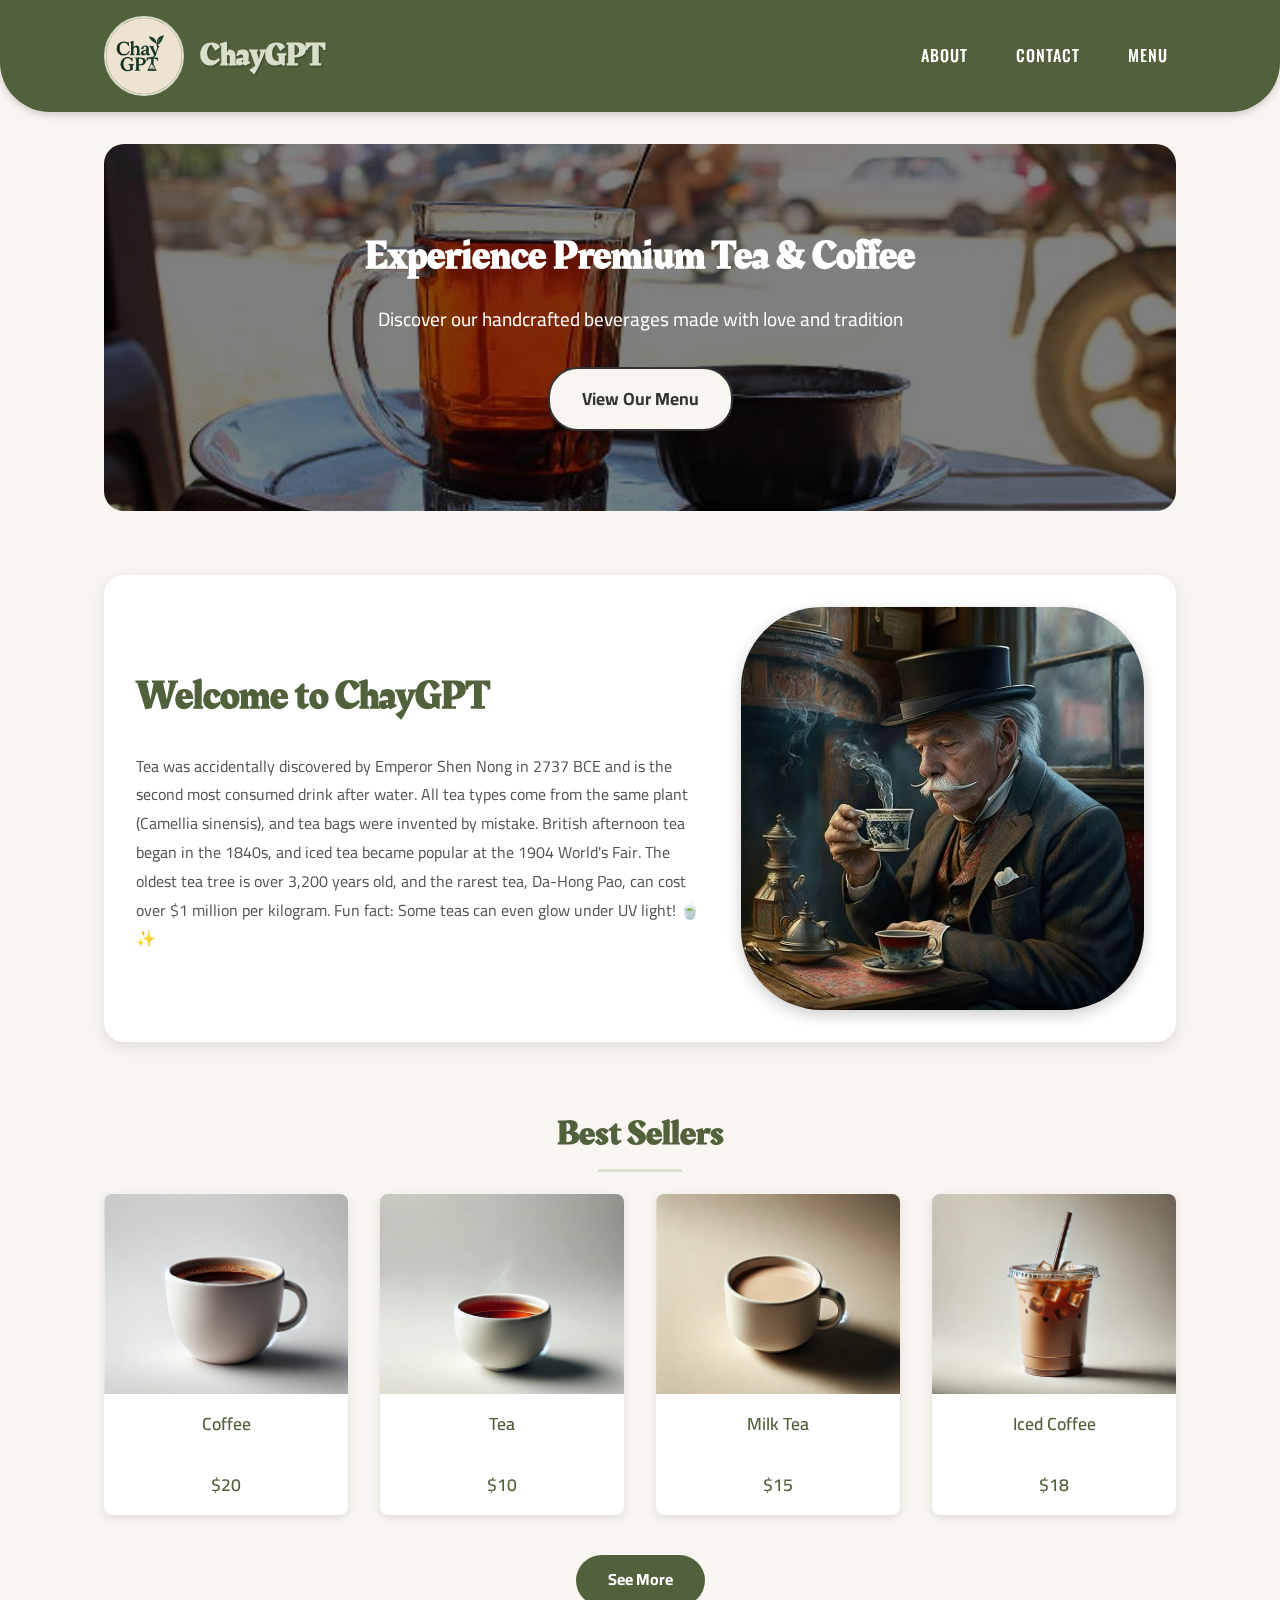
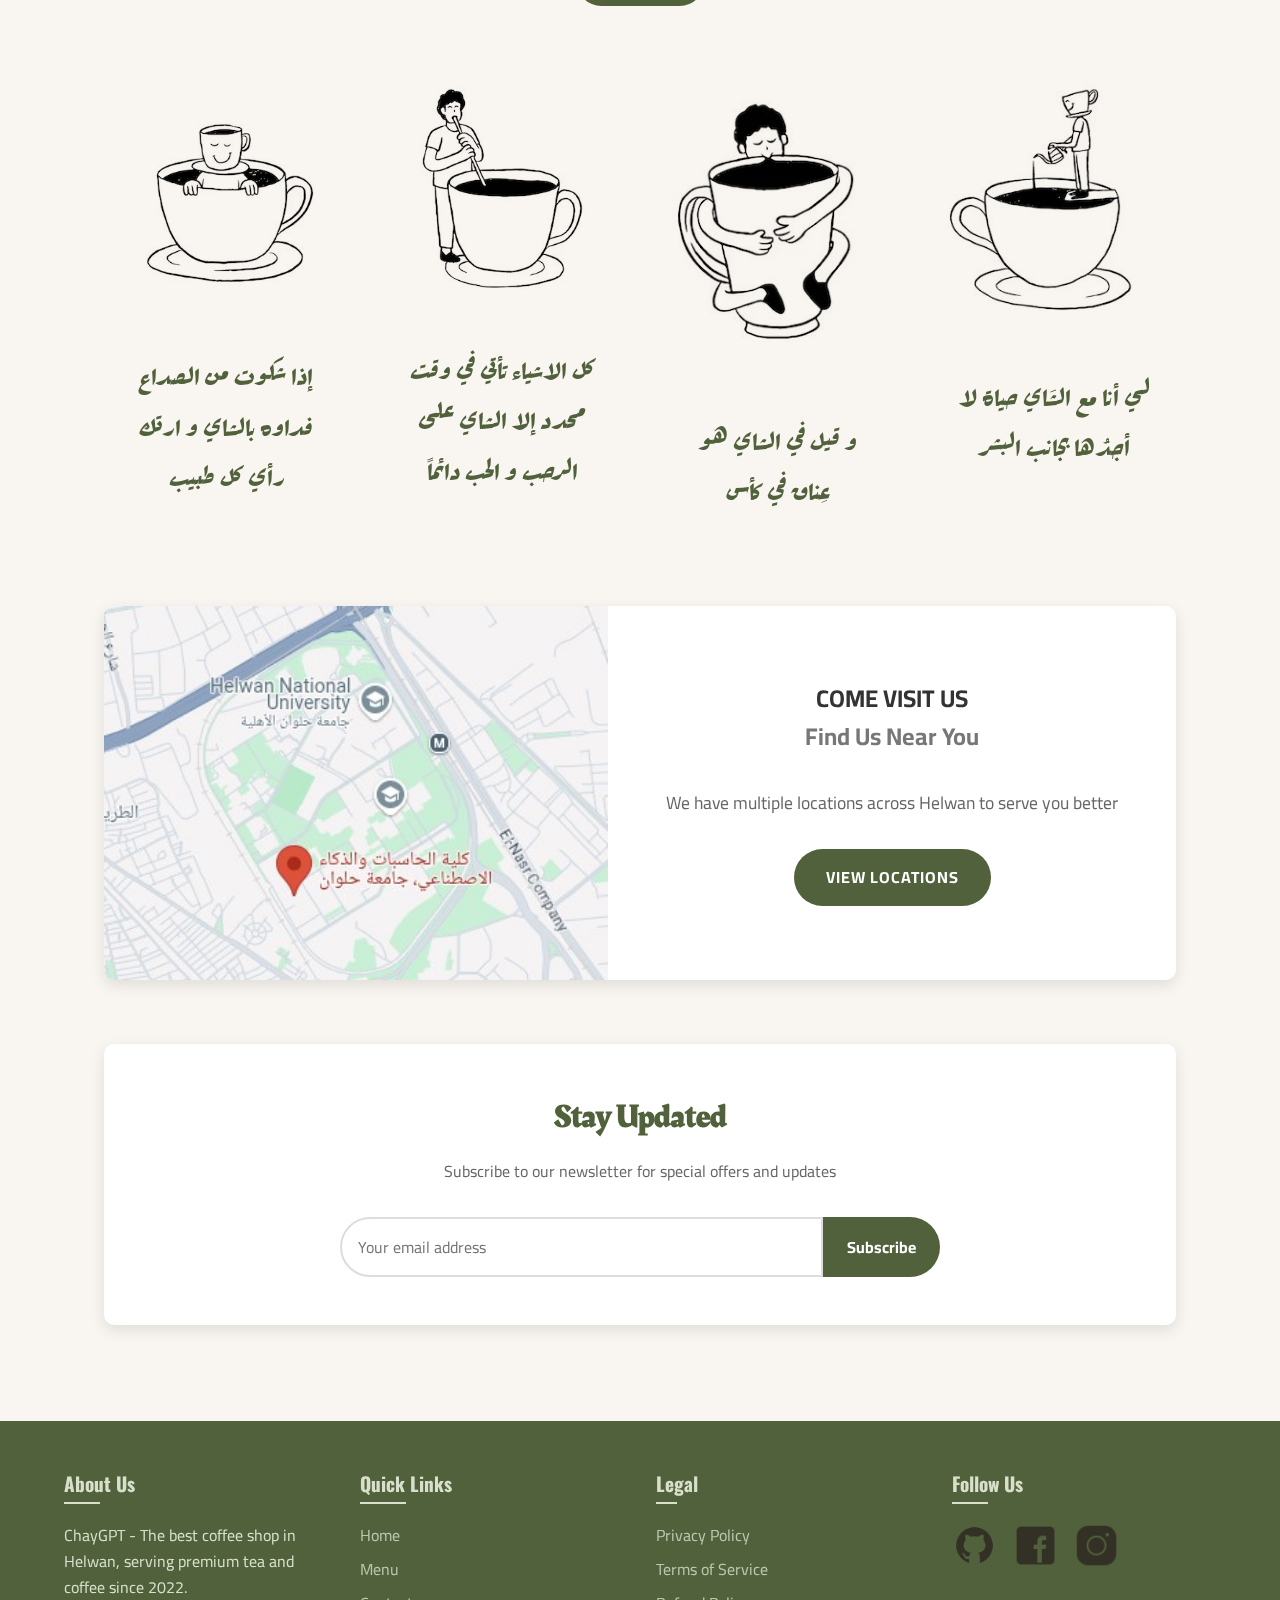
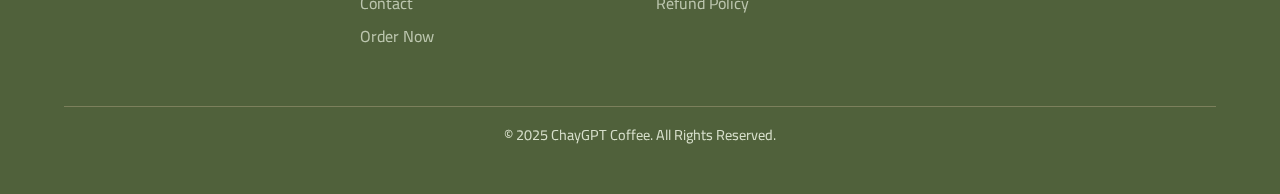
==== commit 1b4c9d2a: "change the theme color" ====
--- a/index.html
+++ b/index.html
@@ -16,14 +16,14 @@
         <link rel="preconnect" href="https://fonts.googleapis.com">
         <link rel="preconnect" href="https://fonts.gstatic.com" crossorigin>
         <link href="https://fonts.googleapis.com/css2?family=Cairo:wght@200..1000&family=Oswald:wght@200..700&family=Rakkas&display=swap" rel="stylesheet">
-        <link rel="icon" href="images/chaygpt-logo.jpg" type="image/jpg">
+        <link rel="icon" href="images/chaygpt-logo.png" type="image/jpg">
     </head>
 
 <body>
     <header>
         <nav>
             <div class="main-logo">
-                <img src="images/chaygpt-logo.jpg" alt="ChayGPT Logo">
+                <img src="images/chaygpt-logo.png" alt="ChayGPT Logo">
             </div>
             <h1 class="brand-name">ChayGPT</h1>
             <ul class="nav-links">
--- a/css/style.css
+++ b/css/style.css
@@ -4,14 +4,35 @@
     padding: 0;
     box-sizing: border-box;
 }
-:root {
+/* :root {
     --primary-color: #5b3e29;
     --secondary-color: #e6c9a8;
     --dark-primary: #422b1e;
     --text-color: #333;
     --light-bg: #f9f5f0;
     --white: #fff;
-}
+    
+    
+}
+
+:root {
+    --primary-color: #2d8659;
+    --secondary-color: #c5e8d5;
+    --dark-primary: #1d5a3a;
+    --text-color: #333;
+    --light-bg: #f9f5f0;
+    --white: #fff;
+} */
+
+:root {
+    --primary-color: #50613b;
+    --secondary-color: #d8e0cc;
+    --dark-primary: #4a563a;
+    --text-color: #333;
+    --light-bg: #f9f5f0;
+    --white: #fff;
+}
+
 
 body {
     font-family: 'Cairo', sans-serif;
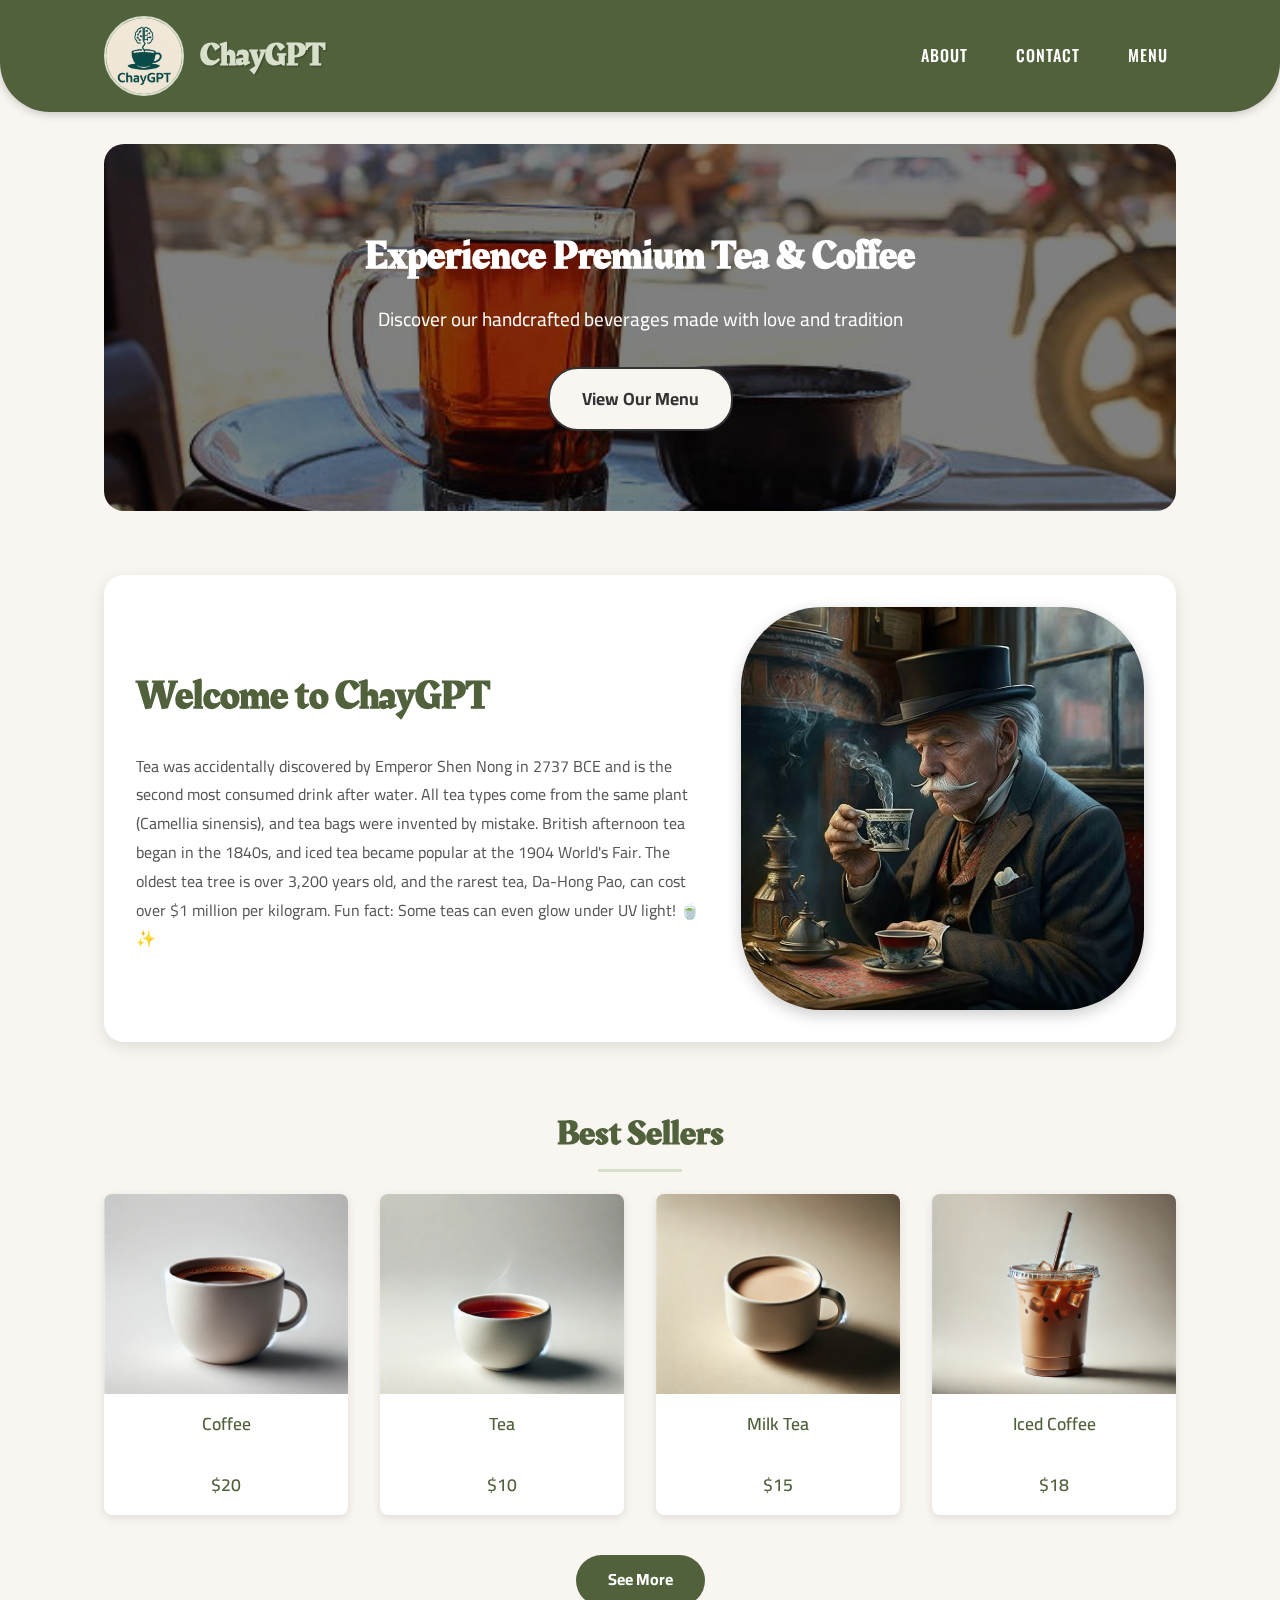
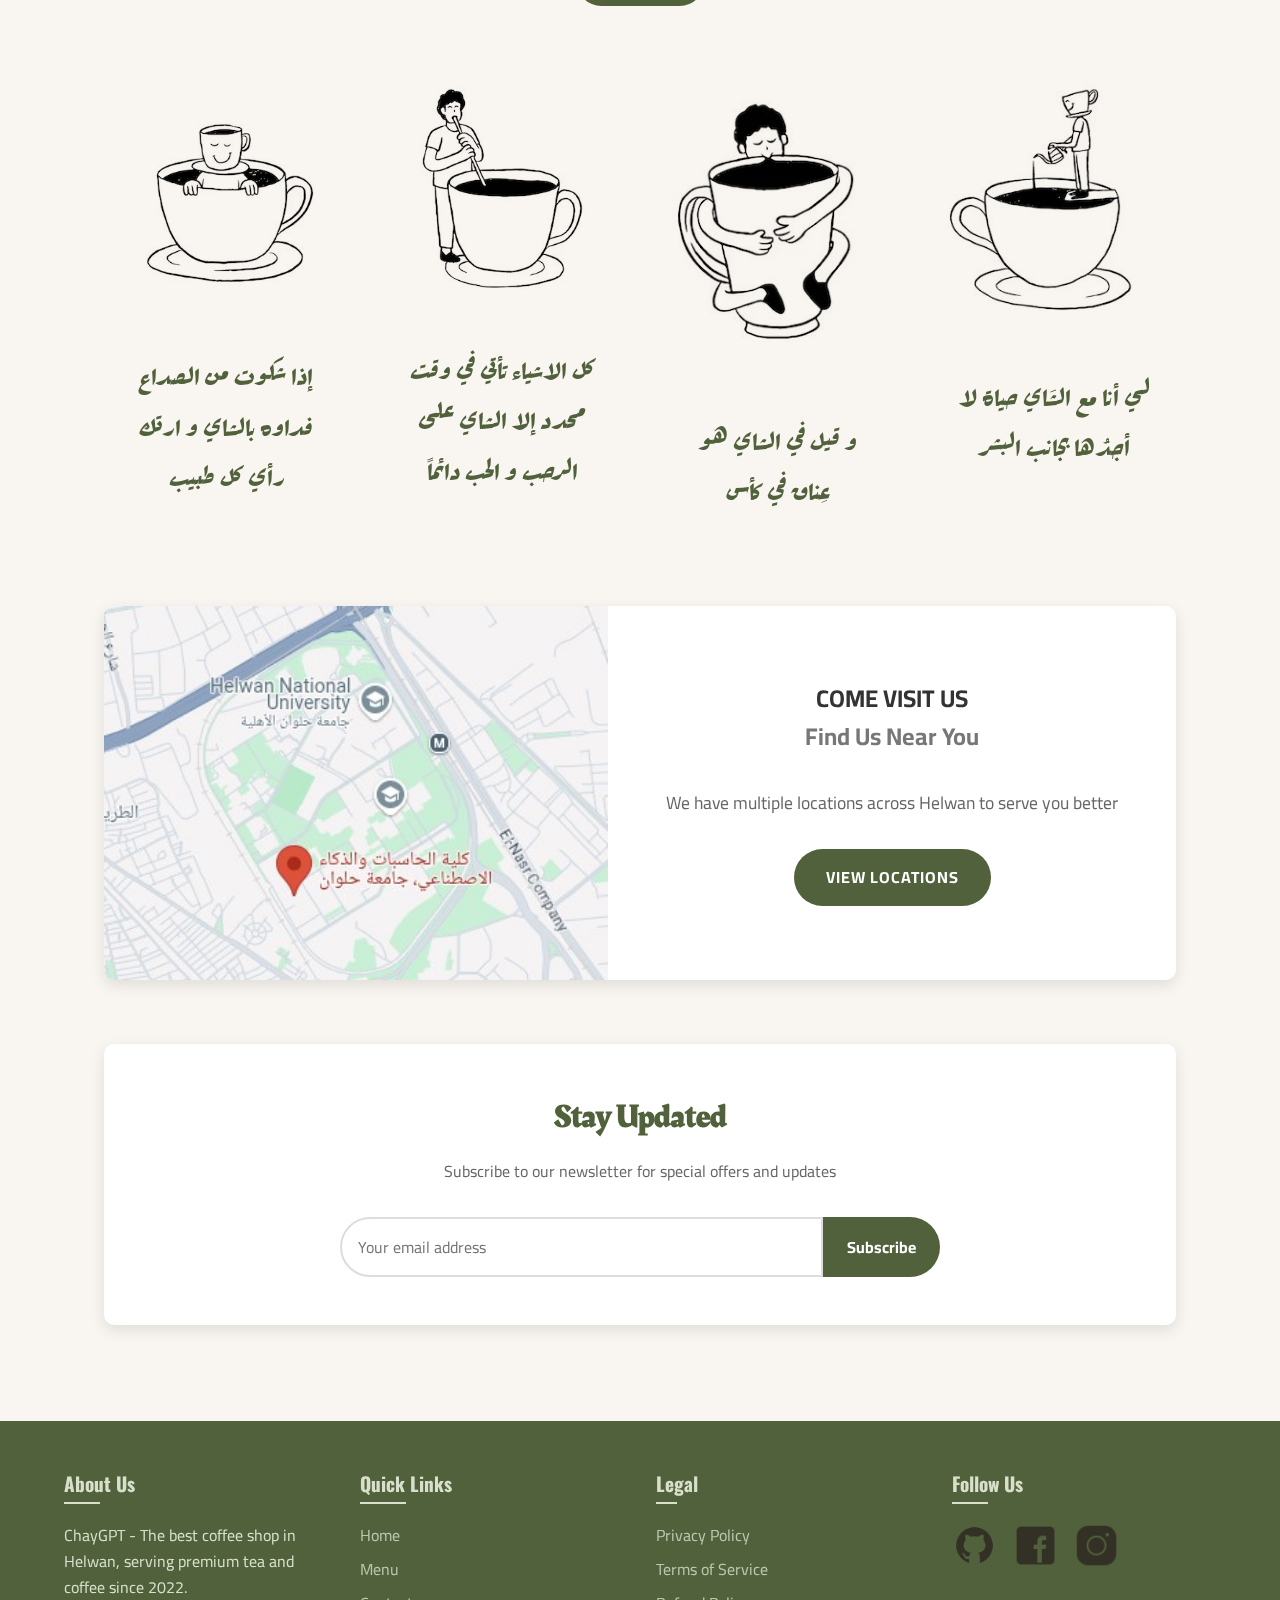
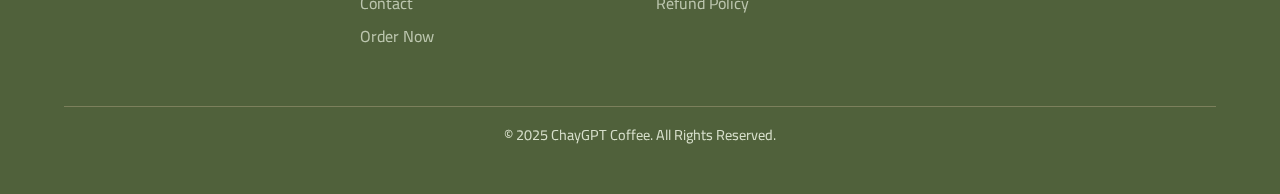
==== commit b07f5d25: "change the images file path" ====
--- a/index.html
+++ b/index.html
@@ -8,7 +8,7 @@
         <meta name="author" content="ChayGPT">
         <meta property="og:title" content="ChayGPT - Premium Tea & Coffee">
         <meta property="og:description" content="Discover our handcrafted beverages made with love and tradition">
-        <meta property="og:image" content="images/chaygpt-logo.jpg">
+        <meta property="og:image" content="images/chay-gpt-logo.jpg">
         <meta property="og:url" content="https://chaygpt.com">
         <meta name="twitter:card" content="summary_large_image">
         <title>ChayGPT</title>
@@ -16,14 +16,14 @@
         <link rel="preconnect" href="https://fonts.googleapis.com">
         <link rel="preconnect" href="https://fonts.gstatic.com" crossorigin>
         <link href="https://fonts.googleapis.com/css2?family=Cairo:wght@200..1000&family=Oswald:wght@200..700&family=Rakkas&display=swap" rel="stylesheet">
-        <link rel="icon" href="images/chaygpt-logo.png" type="image/jpg">
+        <link rel="icon" href="images/chay-gpt-logo.jpg" type="image/jpg">
     </head>
 
 <body>
     <header>
         <nav>
             <div class="main-logo">
-                <img src="images/chaygpt-logo.png" alt="ChayGPT Logo">
+                <img src="images/chay-gpt-logo.jpg" alt="ChayGPT Logo">
             </div>
             <h1 class="brand-name">ChayGPT</h1>
             <ul class="nav-links">
